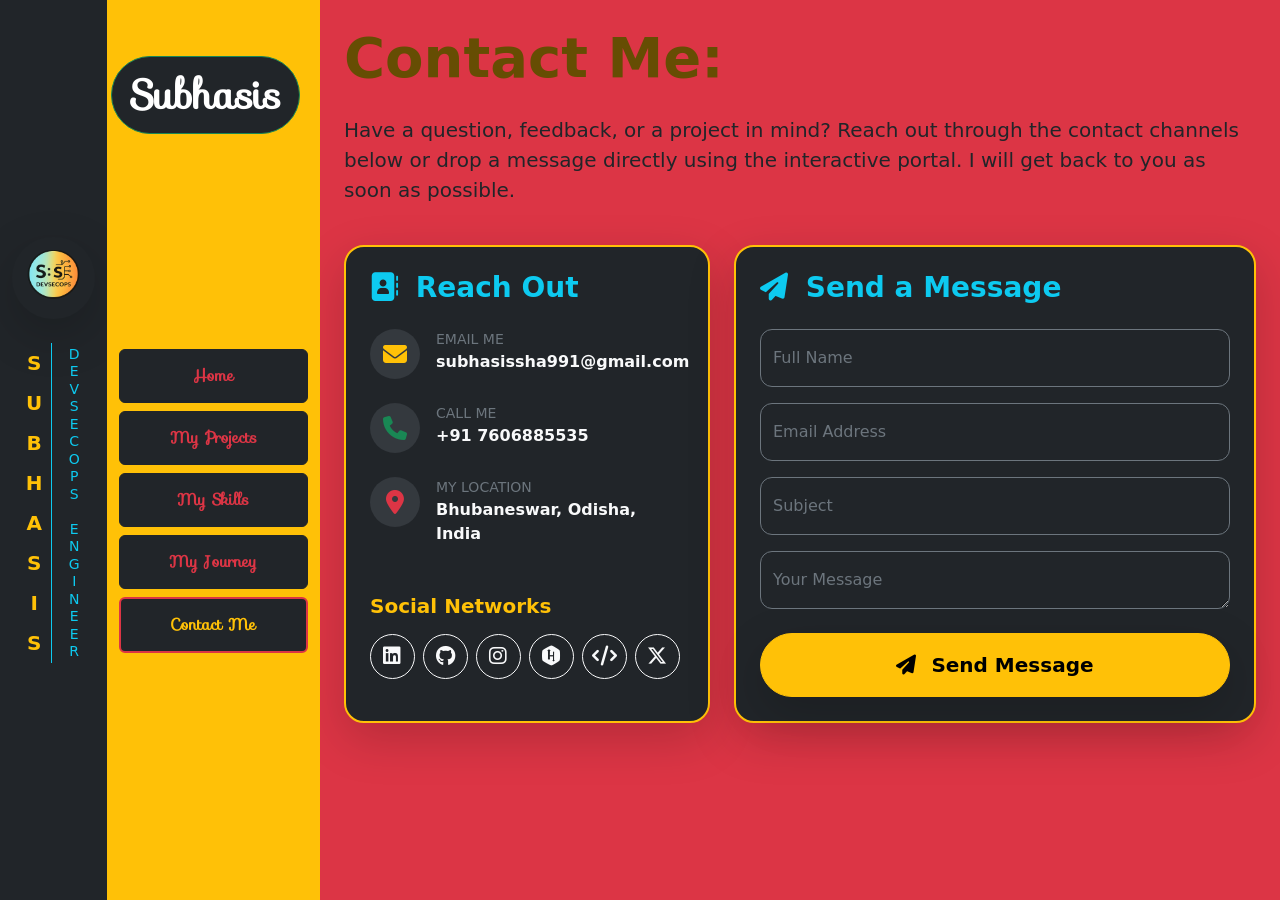
==== templates/contact.html @ 1181a25c "Added all files" ====
<!DOCTYPE html>
<html lang="en">

<head>
    <meta charset="UTF-8">
    <meta name="viewport" content="width=device-width, initial-scale=1.0">
    <title>Subhasis | Portfolio--Contact</title>
    <link rel="stylesheet" href="https://cdn.jsdelivr.net/npm/bootstrap@5.3.8/dist/css/bootstrap.min.css"
        onerror="this.onerror=null; this.href='/static/bootstrap.min.css'">
    <link rel="stylesheet" href="https://fonts.googleapis.com/css2?family=Sofia&display=swap">
    <link rel="stylesheet" href="https://cdnjs.cloudflare.com/ajax/libs/font-awesome/6.5.1/css/all.min.css">
    <link rel="icon" type="image/png" href="/images/Subhasis_icon.png">
    <link rel="stylesheet" href="/static/style.css">
</head>

<body class="text-bg-light overflow-auto">
    <div class="container-fluid">
        <div class="row">
            <!-- Sidebar Column 1: Brand / Vertical Title -->
            <div class="col-md-1
                        col-12
                        bg-dark
                        sticky-top
                        vh-md-100
                        d-flex
                        flex-row flex-md-column
                        justify-content-center
                        align-items-center">
                <img src="/images/Subhasis_Logo.png" alt="Subhasis Logo" class="img-fluid
                            rounded-circle
                            shadow-lg
                            mb-md-4
                            me-3 me-md-0" width="100">
                <div class="d-flex text-center align-items-center">
                    <h2 class="text-warning
                               fw-bold
                               fs-5 
                               lh-lg
                               border-end
                               border-info
                               mb-0 pe-2">
                        S<br class="d-none d-md-block">U<br class="d-none d-md-block">B<br
                            class="d-none d-md-block">H<br class="d-none d-md-block">A<br class="d-none d-md-block">S<br
                            class="d-none d-md-block">I<br class="d-none d-md-block">S
                    </h2>
                    <p class="text-info
                               small
                               lh-sm
                               ms-3
                               mb-0">
                        D<br class="d-none d-md-block">
                        E<br class="d-none d-md-block">
                        V<br class="d-none d-md-block">
                        S<br class="d-none d-md-block">
                        E<br class="d-none d-md-block">
                        C<br class="d-none d-md-block">
                        O<br class="d-none d-md-block">
                        P<br class="d-none d-md-block">
                        S<br class="d-none d-md-block">&nbsp;&nbsp;&nbsp;
                        <br class="d-none d-md-block">
                        E<br class="d-none d-md-block">
                        N<br class="d-none d-md-block">
                        G<br class="d-none d-md-block">
                        I<br class="d-none d-md-block">
                        N<br class="d-none d-md-block">
                        E<br class="d-none d-md-block">
                        E<br class="d-none d-md-block">
                        R
                    </p>
                </div>
            </div>

            <!-- Sidebar Column 2: Navigation Links -->
            <div class="col-md-2
                        col-12
                        bg-warning
                        vh-md-100
                        sticky-md-top
                        p-0">
                <nav class="navbar
                            navbar-expand-md
                            h-100
                            align-items-start gap-2">
                    <div class="container-fluid
                                flex-md-column
                                align-items-center
                                justify-content-center
                                text-center
                                py-md-5
                                py-1
                                overflow-hidden h-100 nav-sofia">
                        <a class="navbar-brand
                                  fw-bold
                                  fs-1
                                  mb-md-4
                                  border
                                  border-success
                                  p-2
                                  text-bg-dark
                                  rounded-pill
                                  w-100
                                  text-center
                                  d-flex
                                  justify-content-center
                                  align-items-center overflow-hidden mb-2" href="/templates/home.html">
                            <span class="d-inline d-md-none d-xl-inline">Subhasis</span>
                            <span class="d-none d-md-inline d-xl-none">S.Sha</span>
                        </a>
                        <button class="navbar-toggler" type="button" data-bs-toggle="collapse"
                            data-bs-target="#navbarContent">
                            <span class="navbar-toggler-icon"></span>
                        </button>
                        <div class="collapse
                                    navbar-collapse
                                    w-100" id="navbarContent">
                            <ul class="navbar-nav
                                        flex-md-column
                                        w-100
                                        gap-2
                                        py-md-5 py-2
                                        text-center">
                                <li class="nav-item btn btn-dark text-center w-100">
                                    <a class="nav-link text-danger fw-semibold" href="/templates/home.html">
                                        Home
                                    </a>
                                </li>
                                <li class="nav-item btn btn-dark text-center w-100">
                                    <a class="nav-link text-danger fw-semibold" href="/templates/project.html">
                                        My Projects
                                    </a>
                                </li>
                                <li class="nav-item btn btn-dark text-center w-100">
                                    <a class="nav-link text-danger fw-semibold" href="/templates/skills.html">
                                        My Skills
                                    </a>
                                </li>
                                <li class="nav-item btn btn-dark text-center w-100">
                                    <a class="nav-link text-danger fw-semibold" href="/templates/journey.html">
                                        My Journey
                                    </a>
                                </li>
                                <li class="nav-item btn btn-dark text-center w-100 border border-danger border-2">
                                    <a class="nav-link text-warning fw-bold" href="/templates/contact.html">
                                        Contact Me
                                    </a>
                                </li>
                            </ul>
                        </div>
                    </div>
                </nav>
            </div>

            <!-- Content Column 3: Contact Dashboard -->
            <div class="col-md-9 col-12 bg-danger p-4">
                <h1 class="display-4 fw-bold text-warning-emphasis">
                    Contact Me:
                </h1>
                <p class="lead text-dark mt-4 fw-medium">
                    Have a question, feedback, or a project in mind? Reach out through the contact channels below or drop a message directly using the interactive portal. I will get back to you as soon as possible.
                </p>

                <!-- Grid Split: Contact Details vs Contact Form -->
                <div class="row g-4 mt-2">
                    
                    <!-- Left Side: Reach Out Cards & Social Directory -->
                    <div class="col-lg-5 col-12">
                        <div class="card bg-dark text-light border border-2 border-warning h-100 shadow-lg skills-card">
                            <div class="card-body p-4">
                                <h3 class="text-info fw-bold mb-4">
                                    <i class="fa-solid fa-address-book me-2"></i> Reach Out
                                </h3>
                                
                                <div class="d-flex flex-column gap-4">
                                    
                                    <!-- Email Connection -->
                                    <div class="d-flex align-items-start gap-3">
                                        <div class="bg-secondary bg-opacity-25 p-3 rounded-circle text-center d-flex align-items-center justify-content-center contact-icon-bg">
                                            <i class="fa-solid fa-envelope text-warning fs-4"></i>
                                        </div>
                                        <div>
                                            <span class="text-secondary small d-block">EMAIL ME</span>
                                            <a href="mailto:subhasissha991@gmail.com" class="text-light fw-semibold text-decoration-none fs-6 hover-underline email-hover">
                                                subhasissha991@gmail.com
                                            </a>
                                        </div>
                                    </div>

                                    <!-- Phone Connection -->
                                    <div class="d-flex align-items-start gap-3">
                                        <div class="bg-secondary bg-opacity-25 p-3 rounded-circle text-center d-flex align-items-center justify-content-center contact-icon-bg">
                                            <i class="fa-solid fa-phone text-success fs-4"></i>
                                        </div>
                                        <div>
                                            <span class="text-secondary small d-block">CALL ME</span>
                                            <a href="tel:+917606885535" class="text-light fw-semibold text-decoration-none fs-6 email-hover">
                                                +91 7606885535
                                            </a>
                                        </div>
                                    </div>

                                    <!-- Location Info -->
                                    <div class="d-flex align-items-start gap-3">
                                        <div class="bg-secondary bg-opacity-25 p-3 rounded-circle text-center d-flex align-items-center justify-content-center contact-icon-bg">
                                            <i class="fa-solid fa-location-dot text-danger fs-4"></i>
                                        </div>
                                        <div>
                                            <span class="text-secondary small d-block">MY LOCATION</span>
                                            <span class="text-light fw-semibold fs-6">
                                                Bhubaneswar, Odisha, India
                                            </span>
                                        </div>
                                    </div>

                                </div>

                                <!-- Social Media Links -->
                                <h4 class="text-warning fw-bold mt-5 mb-3 fs-5">Social Networks</h4>
                                <div class="d-flex flex-wrap gap-2">
                                    <!-- LinkedIn -->
                                    <a href="https://www.linkedin.com/in/subhasis-sha-305064325" target="_blank"
                                       class="btn btn-outline-light rounded-circle p-0 d-flex align-items-center justify-content-center social-btn social-btn-linkedin">
                                        <i class="fa-brands fa-linkedin fs-5"></i>
                                    </a>
                                    <!-- GitHub -->
                                    <a href="https://github.com/Subhasis-Sha" target="_blank"
                                       class="btn btn-outline-light rounded-circle p-0 d-flex align-items-center justify-content-center social-btn social-btn-github">
                                        <i class="fa-brands fa-github fs-5"></i>
                                    </a>
                                    <!-- Instagram -->
                                    <a href="https://www.instagram.com/cyber_subhasis__991/" target="_blank"
                                       class="btn btn-outline-light rounded-circle p-0 d-flex align-items-center justify-content-center social-btn social-btn-instagram">
                                        <i class="fa-brands fa-instagram fs-5"></i>
                                    </a>
                                    <!-- HackerRank -->
                                    <a href="https://www.hackerrank.com/profile/subhasissha991" target="_blank"
                                       class="btn btn-outline-light rounded-circle p-0 d-flex align-items-center justify-content-center social-btn social-btn-hackerrank">
                                        <i class="fa-brands fa-hackerrank fs-5"></i>
                                    </a>
                                    <!-- LeetCode -->
                                    <a href="https://leetcode.com/u/Subhasis-Sha" target="_blank"
                                       class="btn btn-outline-light rounded-circle p-0 d-flex align-items-center justify-content-center social-btn social-btn-leetcode">
                                        <i class="fa-solid fa-code fs-5"></i>
                                    </a>
                                    <!-- Twitter/X -->
                                    <a href="https://x.com/Subhasis_Sha_" target="_blank"
                                       class="btn btn-outline-light rounded-circle p-0 d-flex align-items-center justify-content-center social-btn social-btn-twitter">
                                        <i class="fa-brands fa-x-twitter fs-5"></i>
                                    </a>
                                </div>
                            </div>
                        </div>
                    </div>

                    <!-- Right Side: Contact Form -->
                    <div class="col-lg-7 col-12">
                        <div class="card bg-dark text-light border border-2 border-warning shadow-lg skills-card">
                            <div class="card-body p-4">
                                <h3 class="text-info fw-bold mb-4">
                                    <i class="fa-solid fa-paper-plane me-2"></i> Send a Message
                                </h3>
                                
                                <form action="#" method="POST" onsubmit="event.preventDefault(); alert('Thank you for reaching out, Subhasis will contact you soon!'); this.reset();">
                                    
                                    <!-- Full Name Field -->
                                    <div class="form-floating mb-3 form-floating-custom">
                                        <input type="text" class="form-control bg-dark text-light border-secondary" id="contactName" placeholder="Full Name" required>
                                        <label for="contactName" class="text-secondary">Full Name</label>
                                    </div>

                                    <!-- Email Address Field -->
                                    <div class="form-floating mb-3 form-floating-custom">
                                        <input type="email" class="form-control bg-dark text-light border-secondary" id="contactEmail" placeholder="Email Address" required>
                                        <label for="contactEmail" class="text-secondary">Email Address</label>
                                    </div>

                                    <!-- Subject Field -->
                                    <div class="form-floating mb-3 form-floating-custom">
                                        <input type="text" class="form-control bg-dark text-light border-secondary" id="contactSubject" placeholder="Subject" required>
                                        <label for="contactSubject" class="text-secondary">Subject</label>
                                    </div>

                                    <!-- Message Textarea Field -->
                                    <div class="form-floating mb-4 form-floating-custom">
                                        <textarea class="form-control bg-dark text-light border-secondary" id="contactMessage" placeholder="Your Message" required></textarea>
                                        <label for="contactMessage" class="text-secondary">Your Message</label>
                                    </div>

                                    <!-- Send Button -->
                                    <button type="submit" class="btn btn-warning btn-lg rounded-pill w-100 fw-bold shadow-lg py-3 btn-hover-glow">
                                        <i class="fa-solid fa-paper-plane me-2"></i> Send Message
                                    </button>

                                </form>
                            </div>
                        </div>
                    </div>

                </div>
            </div>
        </div>
    </div>

    <!-- Bootstrap Bundle with Popper -->
    <script src="https://cdn.jsdelivr.net/npm/bootstrap@5.3.8/dist/js/bootstrap.bundle.min.js"
        onerror="this.onerror=null; this.href='/js/bootstrap.bundle.min.js'"></script>
</body>

</html>
---- static/style.css ----
.backdrop-filter {
    backdrop-filter: blur(12px);
}
#nameXproffession {
    position: relative;
    display: inline-flex;
    align-items: center;
    gap: 8px;
}

#nameXproffession::after {
    content: "| Software Engineer";
    color: white;
    overflow: hidden;
    white-space: nowrap;
    border-right: 3px solid #0dcaf0;
    display: inline-block;
    vertical-align: middle;
    width: 0ch;
    animation: typing 16s steps(25) infinite;
}
@keyframes typing {

    0% {
        content: "| Software Engineer";
        width: 0ch;
    }

    10% {
        content: "| Software Engineer";
        width: 20ch;
    }

    20% {
        content: "| Software Engineer";
        width: 20ch;
    }

    30% {
        content: "| Software Engineer";
        width: 0ch;
    }

    31% {
        content: "| DevSecOps Engineer";
        width: 0ch;
    }

    40% {
        content: "| DevSecOps Engineer";
        width: 22ch;
    }

    50% {
        content: "| DevSecOps Engineer";
        width: 22ch;
    }

    60% {
        content: "| DevSecOps Engineer";
        width: 0ch;
    }

    61% {
        content: "| Cyber Security";
        width: 0ch;
    }

    70% {
        content: "| Cyber Security";
        width: 17ch;
    }

    80% {
        content: "| Cyber Security";
        width: 17ch;
    }

    90% {
        content: "| Cyber Security";
        width: 0ch;
    }

    91% {
        content: "| Cloud Engineer";
        width: 0ch;
    }

    100% {
        content: "| Cloud Engineer";
        width: 18ch;
    }
}

 .hero {
     background-image: linear-gradient(rgba(0, 0, 255, 0.2), rgba(0, 0, 0, 0.8)), url('/images/coding_laptop.png');
     background-size: cover;
     background-position: center;
     background-repeat: no-repeat;
     opacity: 0.6;
 }
  @media (min-width: 768px) {

            .vh-md-100 {
                height: 100vh !important;
            }

        }

/* Custom Portfolio Styles */
.nav-sofia {
    font-family: 'Sofia', sans-serif;
}

.home-logo {
    width: 60px;
    height: 60px;
    object-fit: cover;
}

.project-card {
    border-radius: 1.25rem;
    transition: all 0.3s ease;
    cursor: pointer;
}

.project-card:hover {
    transform: translateY(-6px);
    box-shadow: 0 1rem 3rem rgba(0, 0, 0, 0.3) !important;
}

.social-btn {
    width: 45px;
    height: 45px;
    transition: all 0.3s ease;
    background-color: transparent;
    border-color: #f8f9fa;
}

.social-btn:hover {
    transform: scale(1.15);
}

.social-btn-linkedin:hover { background-color: #0a66c2 !important; border-color: #0a66c2 !important; }
.social-btn-github:hover { background-color: #24292f !important; border-color: #24292f !important; }
.social-btn-instagram:hover { background-color: #e1306c !important; border-color: #e1306c !important; }
.social-btn-hackerrank:hover { background-color: #2ec866 !important; border-color: #2ec866 !important; }
.social-btn-leetcode:hover { background-color: #ffa116 !important; border-color: #ffa116 !important; }
.social-btn-twitter:hover { background-color: #000 !important; border-color: #000 !important; }

.form-floating-custom .form-control {
    border-radius: 0.75rem;
    transition: all 0.2s ease;
}

.form-floating-custom .form-control:focus {
    border-color: #ffc107 !important;
    box-shadow: 0 0 0 0.25rem rgba(255, 193, 7, 0.25) !important;
}

.hire-card {
    border-radius: 1rem;
    transition: transform 0.2s ease;
}

.hire-card:hover {
    transform: scale(1.03);
}

.btn-hover-glow {
    transition: all 0.3s ease;
    border-radius: 0.75rem;
}

.btn-hover-glow:hover {
    transform: translateY(-3px);
    box-shadow: 0 0.5rem 1.5rem rgba(255, 193, 7, 0.4) !important;
}

.timeline-card {
    border-radius: 1rem;
    transition: transform 0.2s ease;
}

.timeline-card:hover {
    transform: scale(1.01);
}

.intern-card {
    border-radius: 1.25rem;
    transition: all 0.3s ease;
}

.intern-card:hover {
    transform: translateY(-4px);
}

.timeline-dot {
    width: 18px;
    height: 18px;
    left: -34px;
    top: 6px;
}

.skills-card {
    border-radius: 1.25rem;
}

.progress-h-10 {
    height: 10px;
}

.w-pct-1 { width: 1% !important; }
.w-pct-2 { width: 2% !important; }
.w-pct-30 { width: 30% !important; }
.w-pct-70 { width: 70% !important; }
.w-pct-85 { width: 85% !important; }
.w-pct-90 { width: 90% !important; }

.contact-icon-bg {
    width: 50px;
    height: 50px;
}

.email-hover {
    transition: color 0.2s ease;
}

.email-hover:hover {
    color: #0dcaf0 !important;
}
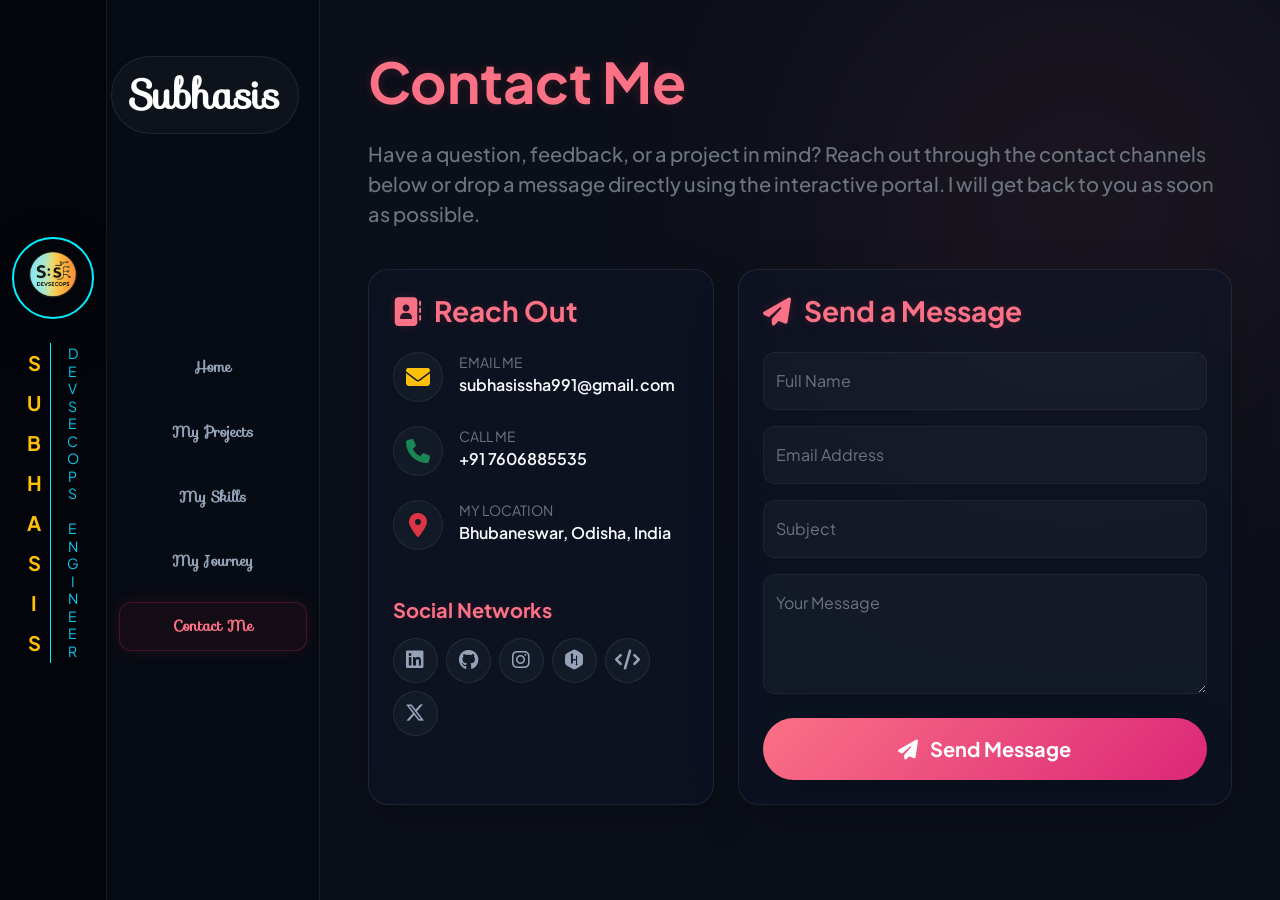
==== commit d3eb3252: "Color Combination" ====
--- a/templates/contact.html
+++ b/templates/contact.html
@@ -1,32 +1,32 @@
 <!DOCTYPE html>
-<html lang="en">
+<html lang="en" data-bs-theme="dark">
 
 <head>
     <meta charset="UTF-8">
     <meta name="viewport" content="width=device-width, initial-scale=1.0">
     <title>Subhasis | Portfolio--Contact</title>
     <link rel="stylesheet" href="https://cdn.jsdelivr.net/npm/bootstrap@5.3.8/dist/css/bootstrap.min.css"
-        onerror="this.onerror=null; this.href='/static/bootstrap.min.css'">
+        onerror="this.onerror=null; this.href='../static/bootstrap.min.css'">
     <link rel="stylesheet" href="https://fonts.googleapis.com/css2?family=Sofia&display=swap">
     <link rel="stylesheet" href="https://cdnjs.cloudflare.com/ajax/libs/font-awesome/6.5.1/css/all.min.css">
-    <link rel="icon" type="image/png" href="/images/Subhasis_icon.png">
-    <link rel="stylesheet" href="/static/style.css">
+    <link rel="icon" type="image/png" href="../images/Subhasis_icon.png">
+    <link rel="stylesheet" href="../static/style.css">
 </head>
 
-<body class="text-bg-light overflow-auto">
+<body class="bg-dark-midnight text-light overflow-auto">
     <div class="container-fluid">
         <div class="row">
             <!-- Sidebar Column 1: Brand / Vertical Title -->
             <div class="col-md-1
                         col-12
-                        bg-dark
+                        portfolio-sidebar-brand
                         sticky-top
                         vh-md-100
                         d-flex
                         flex-row flex-md-column
                         justify-content-center
                         align-items-center">
-                <img src="/images/Subhasis_Logo.png" alt="Subhasis Logo" class="img-fluid
+                <img src="../images/Subhasis_Logo.png" alt="Subhasis Logo" class="img-fluid
                             rounded-circle
                             shadow-lg
                             mb-md-4
@@ -73,7 +73,7 @@
             <!-- Sidebar Column 2: Navigation Links -->
             <div class="col-md-2
                         col-12
-                        bg-warning
+                        portfolio-sidebar-nav
                         vh-md-100
                         sticky-md-top
                         p-0">
@@ -94,7 +94,6 @@
                                   fs-1
                                   mb-md-4
                                   border
-                                  border-success
                                   p-2
                                   text-bg-dark
                                   rounded-pill
@@ -102,7 +101,7 @@
                                   text-center
                                   d-flex
                                   justify-content-center
-                                  align-items-center overflow-hidden mb-2" href="/templates/home.html">
+                                  align-items-center overflow-hidden mb-2" href="home.html">
                             <span class="d-inline d-md-none d-xl-inline">Subhasis</span>
                             <span class="d-none d-md-inline d-xl-none">S.Sha</span>
                         </a>
@@ -119,28 +118,28 @@
                                         gap-2
                                         py-md-5 py-2
                                         text-center">
-                                <li class="nav-item btn btn-dark text-center w-100">
-                                    <a class="nav-link text-danger fw-semibold" href="/templates/home.html">
+                                <li class="portfolio-nav-item">
+                                    <a class="portfolio-nav-link" href="home.html">
                                         Home
                                     </a>
                                 </li>
-                                <li class="nav-item btn btn-dark text-center w-100">
-                                    <a class="nav-link text-danger fw-semibold" href="/templates/project.html">
+                                <li class="portfolio-nav-item">
+                                    <a class="portfolio-nav-link" href="project.html">
                                         My Projects
                                     </a>
                                 </li>
-                                <li class="nav-item btn btn-dark text-center w-100">
-                                    <a class="nav-link text-danger fw-semibold" href="/templates/skills.html">
+                                <li class="portfolio-nav-item">
+                                    <a class="portfolio-nav-link" href="skills.html">
                                         My Skills
                                     </a>
                                 </li>
-                                <li class="nav-item btn btn-dark text-center w-100">
-                                    <a class="nav-link text-danger fw-semibold" href="/templates/journey.html">
+                                <li class="portfolio-nav-item">
+                                    <a class="portfolio-nav-link" href="journey.html">
                                         My Journey
                                     </a>
                                 </li>
-                                <li class="nav-item btn btn-dark text-center w-100 border border-danger border-2">
-                                    <a class="nav-link text-warning fw-bold" href="/templates/contact.html">
+                                <li class="portfolio-nav-item">
+                                    <a class="portfolio-nav-link active-rose" href="contact.html">
                                         Contact Me
                                     </a>
                                 </li>
@@ -151,11 +150,11 @@
             </div>
 
             <!-- Content Column 3: Contact Dashboard -->
-            <div class="col-md-9 col-12 bg-danger p-4">
-                <h1 class="display-4 fw-bold text-warning-emphasis">
-                    Contact Me:
+            <div class="col-md-9 col-12 portfolio-content-col glow-contact p-4 p-md-5">
+                <h1 class="display-4 fw-bold text-rose-glow">
+                    Contact Me
                 </h1>
-                <p class="lead text-dark mt-4 fw-medium">
+                <p class="lead text-secondary mt-4 fw-medium">
                     Have a question, feedback, or a project in mind? Reach out through the contact channels below or drop a message directly using the interactive portal. I will get back to you as soon as possible.
                 </p>
 
@@ -164,9 +163,9 @@
                     
                     <!-- Left Side: Reach Out Cards & Social Directory -->
                     <div class="col-lg-5 col-12">
-                        <div class="card bg-dark text-light border border-2 border-warning h-100 shadow-lg skills-card">
+                        <div class="card h-100 shadow-lg skills-card glass-card-glow-rose">
                             <div class="card-body p-4">
-                                <h3 class="text-info fw-bold mb-4">
+                                <h3 class="text-rose-glow fw-bold mb-4">
                                     <i class="fa-solid fa-address-book me-2"></i> Reach Out
                                 </h3>
                                 
@@ -214,7 +213,7 @@
                                 </div>
 
                                 <!-- Social Media Links -->
-                                <h4 class="text-warning fw-bold mt-5 mb-3 fs-5">Social Networks</h4>
+                                <h4 class="text-rose-glow fw-bold mt-5 mb-3 fs-5">Social Networks</h4>
                                 <div class="d-flex flex-wrap gap-2">
                                     <!-- LinkedIn -->
                                     <a href="https://www.linkedin.com/in/subhasis-sha-305064325" target="_blank"
@@ -253,9 +252,9 @@
 
                     <!-- Right Side: Contact Form -->
                     <div class="col-lg-7 col-12">
-                        <div class="card bg-dark text-light border border-2 border-warning shadow-lg skills-card">
+                        <div class="card shadow-lg skills-card glass-card-glow-rose">
                             <div class="card-body p-4">
-                                <h3 class="text-info fw-bold mb-4">
+                                <h3 class="text-rose-glow fw-bold mb-4">
                                     <i class="fa-solid fa-paper-plane me-2"></i> Send a Message
                                 </h3>
                                 
@@ -263,30 +262,30 @@
                                     
                                     <!-- Full Name Field -->
                                     <div class="form-floating mb-3 form-floating-custom">
-                                        <input type="text" class="form-control bg-dark text-light border-secondary" id="contactName" placeholder="Full Name" required>
+                                        <input type="text" class="form-control glass-input" id="contactName" placeholder="Full Name" required>
                                         <label for="contactName" class="text-secondary">Full Name</label>
                                     </div>
 
                                     <!-- Email Address Field -->
                                     <div class="form-floating mb-3 form-floating-custom">
-                                        <input type="email" class="form-control bg-dark text-light border-secondary" id="contactEmail" placeholder="Email Address" required>
+                                        <input type="email" class="form-control glass-input" id="contactEmail" placeholder="Email Address" required>
                                         <label for="contactEmail" class="text-secondary">Email Address</label>
                                     </div>
 
                                     <!-- Subject Field -->
                                     <div class="form-floating mb-3 form-floating-custom">
-                                        <input type="text" class="form-control bg-dark text-light border-secondary" id="contactSubject" placeholder="Subject" required>
+                                        <input type="text" class="form-control glass-input" id="contactSubject" placeholder="Subject" required>
                                         <label for="contactSubject" class="text-secondary">Subject</label>
                                     </div>
 
                                     <!-- Message Textarea Field -->
                                     <div class="form-floating mb-4 form-floating-custom">
-                                        <textarea class="form-control bg-dark text-light border-secondary" id="contactMessage" placeholder="Your Message" required></textarea>
+                                        <textarea class="form-control glass-input" id="contactMessage" placeholder="Your Message" required></textarea>
                                         <label for="contactMessage" class="text-secondary">Your Message</label>
                                     </div>
 
                                     <!-- Send Button -->
-                                    <button type="submit" class="btn btn-warning btn-lg rounded-pill w-100 fw-bold shadow-lg py-3 btn-hover-glow">
+                                    <button type="submit" class="btn btn-submit-rose btn-lg rounded-pill w-100 fw-bold shadow-lg py-3 btn-hover-glow">
                                         <i class="fa-solid fa-paper-plane me-2"></i> Send Message
                                     </button>
 
@@ -302,7 +301,7 @@
 
     <!-- Bootstrap Bundle with Popper -->
     <script src="https://cdn.jsdelivr.net/npm/bootstrap@5.3.8/dist/js/bootstrap.bundle.min.js"
-        onerror="this.onerror=null; this.href='/js/bootstrap.bundle.min.js'"></script>
+        onerror="this.onerror=null; this.src='../js/bootstrap.bundle.min.js'"></script>
 </body>
 
 </html>
--- a/static/style.css
+++ b/static/style.css
@@ -1,215 +1,498 @@
+@import url('https://fonts.googleapis.com/css2?family=Plus+Jakarta+Sans:wght@300;400;500;600;700;800&display=swap');
+
+:root {
+    --bg-midnight: #0b0f19;
+    --bg-sidebar-1: #03050a;
+    --bg-sidebar-2: #070b13;
+    --card-bg: rgba(15, 23, 42, 0.45);
+    --border-glass: rgba(255, 255, 255, 0.08);
+    --text-primary: #f8fafc;
+    --text-secondary: #94a3b8;
+    
+    --accent-cyan: #00f0ff;
+    --accent-purple: #c084fc;
+    --accent-emerald: #34d399;
+    --accent-amber: #fbbf24;
+    --accent-rose: #fb7185;
+    
+    --font-sofia: 'Sofia', sans-serif;
+}
+
+body {
+    font-family: 'Plus Jakarta Sans', "Segoe UI", sans-serif !important;
+}
+
+/* Custom dark scrollbar */
+::-webkit-scrollbar {
+    width: 8px;
+    height: 8px;
+}
+::-webkit-scrollbar-track {
+    background: var(--bg-midnight);
+}
+::-webkit-scrollbar-thumb {
+    background: rgba(255, 255, 255, 0.1);
+    border-radius: 4px;
+}
+::-webkit-scrollbar-thumb:hover {
+    background: rgba(255, 255, 255, 0.2);
+}
+
 .backdrop-filter {
     backdrop-filter: blur(12px);
-}
+    -webkit-backdrop-filter: blur(12px);
+}
+
 #nameXproffession {
     position: relative;
-    display: inline-flex;
-    align-items: center;
-    gap: 8px;
+    display: inline-block;
+    min-height: 2.2rem;
+    vertical-align: middle;
 }
 
 #nameXproffession::after {
     content: "| Software Engineer";
-    color: white;
+    color: var(--accent-cyan);
     overflow: hidden;
     white-space: nowrap;
-    border-right: 3px solid #0dcaf0;
+    border-right: 3px solid var(--accent-cyan);
     display: inline-block;
     vertical-align: middle;
     width: 0ch;
     animation: typing 16s steps(25) infinite;
-}
+    font-size: clamp(1.1rem, 1.2vw + 0.8rem, 1.8rem) !important;
+}
+
 @keyframes typing {
-
     0% {
         content: "| Software Engineer";
         width: 0ch;
     }
-
     10% {
         content: "| Software Engineer";
         width: 20ch;
     }
-
     20% {
         content: "| Software Engineer";
         width: 20ch;
     }
-
     30% {
         content: "| Software Engineer";
         width: 0ch;
     }
-
     31% {
         content: "| DevSecOps Engineer";
         width: 0ch;
     }
-
     40% {
         content: "| DevSecOps Engineer";
         width: 22ch;
     }
-
     50% {
         content: "| DevSecOps Engineer";
         width: 22ch;
     }
-
     60% {
         content: "| DevSecOps Engineer";
         width: 0ch;
     }
-
     61% {
         content: "| Cyber Security";
         width: 0ch;
     }
-
     70% {
         content: "| Cyber Security";
         width: 17ch;
     }
-
     80% {
         content: "| Cyber Security";
         width: 17ch;
     }
-
     90% {
         content: "| Cyber Security";
         width: 0ch;
     }
-
     91% {
         content: "| Cloud Engineer";
         width: 0ch;
     }
-
     100% {
         content: "| Cloud Engineer";
         width: 18ch;
     }
 }
 
- .hero {
-     background-image: linear-gradient(rgba(0, 0, 255, 0.2), rgba(0, 0, 0, 0.8)), url('/images/coding_laptop.png');
-     background-size: cover;
-     background-position: center;
-     background-repeat: no-repeat;
-     opacity: 0.6;
- }
-  @media (min-width: 768px) {
-
-            .vh-md-100 {
-                height: 100vh !important;
-            }
-
-        }
+.hero {
+    background-image: linear-gradient(rgba(11, 15, 25, 0.4), rgba(3, 7, 18, 0.95)), url('../images/coding_laptop.png');
+    background-size: cover;
+    background-position: center;
+    background-repeat: no-repeat;
+    opacity: 0.85;
+}
+
+@media (min-width: 768px) {
+    .vh-md-100 {
+        height: 100vh !important;
+    }
+}
 
 /* Custom Portfolio Styles */
 .nav-sofia {
-    font-family: 'Sofia', sans-serif;
+    font-family: var(--font-sofia);
 }
 
 .home-logo {
     width: 60px;
     height: 60px;
     object-fit: cover;
-}
-
-.project-card {
-    border-radius: 1.25rem;
-    transition: all 0.3s ease;
-    cursor: pointer;
-}
-
-.project-card:hover {
-    transform: translateY(-6px);
-    box-shadow: 0 1rem 3rem rgba(0, 0, 0, 0.3) !important;
-}
-
+    border: 2px solid var(--accent-cyan);
+}
+
+/* Core layouts */
+.bg-dark-midnight {
+    background-color: var(--bg-midnight) !important;
+    color: var(--text-primary) !important;
+}
+
+/* Sidebars styling */
+.portfolio-sidebar-brand {
+    background-color: var(--bg-sidebar-1) !important;
+    border-right: 1px solid var(--border-glass);
+}
+
+.portfolio-sidebar-nav {
+    background-color: var(--bg-sidebar-2) !important;
+    border-right: 1px solid var(--border-glass);
+}
+
+/* Elegant Custom Nav Links */
+.portfolio-nav-item {
+    margin-bottom: 0.5rem;
+    width: 100%;
+}
+
+.portfolio-nav-link {
+    color: var(--text-secondary) !important;
+    font-weight: 600;
+    font-size: 0.95rem;
+    padding: 0.75rem 1.25rem !important;
+    border-radius: 0.75rem !important;
+    transition: all 0.3s cubic-bezier(0.4, 0, 0.2, 1);
+    display: flex;
+    align-items: center;
+    justify-content: center;
+    border: 1px solid transparent !important;
+    background: transparent !important;
+    text-decoration: none;
+}
+
+.portfolio-nav-link:hover {
+    color: #fff !important;
+    background: rgba(255, 255, 255, 0.03) !important;
+    border-color: rgba(255, 255, 255, 0.08) !important;
+    transform: translateX(4px);
+}
+
+.portfolio-nav-link.active-cyan {
+    color: var(--accent-cyan) !important;
+    background: rgba(0, 240, 255, 0.06) !important;
+    border-color: rgba(0, 240, 255, 0.2) !important;
+    box-shadow: 0 0 15px rgba(0, 240, 255, 0.1);
+}
+
+.portfolio-nav-link.active-purple {
+    color: var(--accent-purple) !important;
+    background: rgba(168, 85, 247, 0.06) !important;
+    border-color: rgba(168, 85, 247, 0.2) !important;
+    box-shadow: 0 0 15px rgba(168, 85, 247, 0.1);
+}
+
+.portfolio-nav-link.active-emerald {
+    color: var(--accent-emerald) !important;
+    background: rgba(16, 185, 129, 0.06) !important;
+    border-color: rgba(16, 185, 129, 0.2) !important;
+    box-shadow: 0 0 15px rgba(16, 185, 129, 0.1);
+}
+
+.portfolio-nav-link.active-amber {
+    color: var(--accent-amber) !important;
+    background: rgba(245, 158, 11, 0.06) !important;
+    border-color: rgba(245, 158, 11, 0.2) !important;
+    box-shadow: 0 0 15px rgba(245, 158, 11, 0.1);
+}
+
+.portfolio-nav-link.active-rose {
+    color: var(--accent-rose) !important;
+    background: rgba(244, 63, 94, 0.06) !important;
+    border-color: rgba(244, 63, 94, 0.2) !important;
+    box-shadow: 0 0 15px rgba(244, 63, 94, 0.1);
+}
+
+@media screen and (max-width: 768px) {
+    .portfolio-sidebar-brand, .portfolio-sidebar-nav {
+        border-right: none !important;
+        border-bottom: 1px solid var(--border-glass) !important;
+    }
+    .portfolio-nav-link:hover {
+        transform: none !important;
+    }
+}
+
+/* Content Columns & Radial Ambient Glow */
+.portfolio-content-col {
+    position: relative;
+    min-height: 100vh;
+    background-color: var(--bg-midnight) !important;
+    z-index: 1;
+}
+
+.portfolio-content-col::before {
+    content: "";
+    position: absolute;
+    top: -100px;
+    right: -100px;
+    width: 600px;
+    height: 600px;
+    border-radius: 50%;
+    filter: blur(140px);
+    opacity: 0.18;
+    pointer-events: none;
+    z-index: -1;
+}
+
+.glow-skills::before {
+    background: radial-gradient(circle, var(--accent-purple) 0%, transparent 70%);
+}
+.glow-projects::before {
+    background: radial-gradient(circle, var(--accent-emerald) 0%, transparent 70%);
+}
+.glow-journey::before {
+    background: radial-gradient(circle, var(--accent-cyan) 0%, transparent 70%);
+}
+.glow-hire::before {
+    background: radial-gradient(circle, var(--accent-amber) 0%, transparent 70%);
+}
+.glow-contact::before {
+    background: radial-gradient(circle, var(--accent-rose) 0%, transparent 70%);
+}
+
+/* Universal Glass Card Overrides */
+.glass-card {
+    background: var(--card-bg) !important;
+    backdrop-filter: blur(16px) !important;
+    -webkit-backdrop-filter: blur(16px) !important;
+    border: 1px solid var(--border-glass) !important;
+    border-radius: 1.25rem !important;
+    transition: all 0.3s cubic-bezier(0.4, 0, 0.2, 1) !important;
+}
+
+.glass-card:hover {
+    transform: translateY(-5px) !important;
+    border-color: rgba(255, 255, 255, 0.15) !important;
+    box-shadow: 0 20px 40px -15px rgba(0, 0, 0, 0.7) !important;
+}
+
+.glass-card-glow-cyan:hover {
+    border-color: rgba(0, 240, 255, 0.3) !important;
+    box-shadow: 0 15px 35px -10px rgba(0, 240, 255, 0.2) !important;
+}
+.glass-card-glow-purple:hover {
+    border-color: rgba(168, 85, 247, 0.3) !important;
+    box-shadow: 0 15px 35px -10px rgba(168, 85, 247, 0.2) !important;
+}
+.glass-card-glow-emerald:hover {
+    border-color: rgba(16, 185, 129, 0.3) !important;
+    box-shadow: 0 15px 35px -10px rgba(16, 185, 129, 0.2) !important;
+}
+.glass-card-glow-amber:hover {
+    border-color: rgba(245, 158, 11, 0.3) !important;
+    box-shadow: 0 15px 35px -10px rgba(245, 158, 11, 0.2) !important;
+}
+.glass-card-glow-rose:hover {
+    border-color: rgba(244, 63, 94, 0.3) !important;
+    box-shadow: 0 15px 35px -10px rgba(244, 63, 94, 0.2) !important;
+}
+
+.project-card, .timeline-card, .intern-card, .skills-card, .hire-card {
+    background: var(--card-bg) !important;
+    backdrop-filter: blur(16px) !important;
+    -webkit-backdrop-filter: blur(16px) !important;
+    border: 1px solid var(--border-glass) !important;
+    border-radius: 1.25rem !important;
+    transition: all 0.3s cubic-bezier(0.4, 0, 0.2, 1) !important;
+}
+
+.project-card:hover, .timeline-card:hover, .intern-card:hover, .hire-card:hover {
+    transform: translateY(-6px) !important;
+    border-color: rgba(255, 255, 255, 0.15) !important;
+    box-shadow: 0 20px 40px -15px rgba(0, 0, 0, 0.6) !important;
+}
+
+/* Social buttons styles */
 .social-btn {
     width: 45px;
     height: 45px;
     transition: all 0.3s ease;
-    background-color: transparent;
-    border-color: #f8f9fa;
+    background-color: rgba(255, 255, 255, 0.03);
+    border: 1px solid var(--border-glass);
+    color: var(--text-secondary);
 }
 
 .social-btn:hover {
     transform: scale(1.15);
-}
-
-.social-btn-linkedin:hover { background-color: #0a66c2 !important; border-color: #0a66c2 !important; }
-.social-btn-github:hover { background-color: #24292f !important; border-color: #24292f !important; }
-.social-btn-instagram:hover { background-color: #e1306c !important; border-color: #e1306c !important; }
-.social-btn-hackerrank:hover { background-color: #2ec866 !important; border-color: #2ec866 !important; }
-.social-btn-leetcode:hover { background-color: #ffa116 !important; border-color: #ffa116 !important; }
-.social-btn-twitter:hover { background-color: #000 !important; border-color: #000 !important; }
-
-.form-floating-custom .form-control {
-    border-radius: 0.75rem;
-    transition: all 0.2s ease;
-}
-
-.form-floating-custom .form-control:focus {
-    border-color: #ffc107 !important;
-    box-shadow: 0 0 0 0.25rem rgba(255, 193, 7, 0.25) !important;
-}
-
-.hire-card {
-    border-radius: 1rem;
-    transition: transform 0.2s ease;
-}
-
-.hire-card:hover {
-    transform: scale(1.03);
-}
-
+    color: #fff !important;
+}
+
+.social-btn-linkedin:hover {
+    background-color: #0a66c2 !important;
+    border-color: #0a66c2 !important;
+}
+
+.social-btn-github:hover {
+    background-color: #24292f !important;
+    border-color: #24292f !important;
+}
+
+.social-btn-instagram:hover {
+    background-color: #e1306c !important;
+    border-color: #e1306c !important;
+}
+
+.social-btn-hackerrank:hover {
+    background-color: #2ec866 !important;
+    border-color: #2ec866 !important;
+}
+
+.social-btn-leetcode:hover {
+    background-color: #ffa116 !important;
+    border-color: #ffa116 !important;
+}
+
+.social-btn-twitter:hover {
+    background-color: #000 !important;
+    border-color: #000 !important;
+}
+
+/* Translucent Inputs */
+.form-floating-custom .form-control, .glass-input {
+    background-color: rgba(255, 255, 255, 0.03) !important;
+    border: 1px solid var(--border-glass) !important;
+    color: var(--text-primary) !important;
+    border-radius: 0.75rem !important;
+    transition: all 0.25s ease !important;
+}
+
+.form-floating-custom .form-control:focus, .glass-input:focus {
+    background-color: rgba(255, 255, 255, 0.06) !important;
+    border-color: var(--accent-cyan) !important;
+    box-shadow: 0 0 0 0.25rem rgba(0, 240, 255, 0.18) !important;
+    color: #fff !important;
+    outline: none !important;
+}
+
+/* Glowing buttons */
 .btn-hover-glow {
     transition: all 0.3s ease;
     border-radius: 0.75rem;
+    font-weight: 600;
 }
 
 .btn-hover-glow:hover {
     transform: translateY(-3px);
-    box-shadow: 0 0.5rem 1.5rem rgba(255, 193, 7, 0.4) !important;
-}
-
-.timeline-card {
-    border-radius: 1rem;
-    transition: transform 0.2s ease;
-}
-
-.timeline-card:hover {
-    transform: scale(1.01);
-}
-
-.intern-card {
-    border-radius: 1.25rem;
-    transition: all 0.3s ease;
-}
-
-.intern-card:hover {
-    transform: translateY(-4px);
-}
-
+}
+
+.btn-glow-cyan {
+    background: rgba(0, 240, 255, 0.04) !important;
+    border: 1px solid rgba(0, 240, 255, 0.35) !important;
+    color: var(--accent-cyan) !important;
+    transition: all 0.3s cubic-bezier(0.4, 0, 0.2, 1) !important;
+}
+.btn-glow-cyan:hover {
+    background: rgba(0, 240, 255, 0.15) !important;
+    border-color: var(--accent-cyan) !important;
+    color: #fff !important;
+    box-shadow: 0 0 20px rgba(0, 240, 255, 0.4) !important;
+    transform: translateY(-2px) !important;
+}
+
+.btn-glow-purple {
+    background: rgba(192, 132, 252, 0.04) !important;
+    border: 1px solid rgba(192, 132, 252, 0.35) !important;
+    color: var(--accent-purple) !important;
+    transition: all 0.3s cubic-bezier(0.4, 0, 0.2, 1) !important;
+}
+.btn-glow-purple:hover {
+    background: rgba(192, 132, 252, 0.15) !important;
+    border-color: var(--accent-purple) !important;
+    color: #fff !important;
+    box-shadow: 0 0 20px rgba(192, 132, 252, 0.4) !important;
+    transform: translateY(-2px) !important;
+}
+
+.btn-glow-emerald {
+    background: rgba(52, 211, 153, 0.04) !important;
+    border: 1px solid rgba(52, 211, 153, 0.35) !important;
+    color: var(--accent-emerald) !important;
+    transition: all 0.3s cubic-bezier(0.4, 0, 0.2, 1) !important;
+}
+.btn-glow-emerald:hover {
+    background: rgba(52, 211, 153, 0.15) !important;
+    border-color: var(--accent-emerald) !important;
+    color: #fff !important;
+    box-shadow: 0 0 20px rgba(52, 211, 153, 0.4) !important;
+    transform: translateY(-2px) !important;
+}
+
+.btn-glow-amber {
+    background: rgba(251, 191, 36, 0.04) !important;
+    border: 1px solid rgba(251, 191, 36, 0.35) !important;
+    color: var(--accent-amber) !important;
+    transition: all 0.3s cubic-bezier(0.4, 0, 0.2, 1) !important;
+}
+.btn-glow-amber:hover {
+    background: rgba(251, 191, 36, 0.15) !important;
+    border-color: var(--accent-amber) !important;
+    color: #fff !important;
+    box-shadow: 0 0 20px rgba(251, 191, 36, 0.4) !important;
+    transform: translateY(-2px) !important;
+}
+
+.btn-glow-rose {
+    background: rgba(251, 113, 133, 0.04) !important;
+    border: 1px solid rgba(251, 113, 133, 0.35) !important;
+    color: var(--accent-rose) !important;
+    transition: all 0.3s cubic-bezier(0.4, 0, 0.2, 1) !important;
+}
+.btn-glow-rose:hover {
+    background: rgba(251, 113, 133, 0.15) !important;
+    border-color: var(--accent-rose) !important;
+    color: #fff !important;
+    box-shadow: 0 0 20px rgba(251, 113, 133, 0.4) !important;
+    transform: translateY(-2px) !important;
+}
+
+/* Timeline specific styles */
 .timeline-dot {
     width: 18px;
     height: 18px;
     left: -34px;
     top: 6px;
-}
-
-.skills-card {
-    border-radius: 1.25rem;
+    background-color: var(--accent-cyan) !important;
+    box-shadow: 0 0 10px var(--accent-cyan);
 }
 
 .progress-h-10 {
     height: 10px;
-}
-
+    background-color: rgba(255, 255, 255, 0.05) !important;
+    border-radius: 5px;
+    overflow: hidden;
+}
+
+.progress-bar-animated {
+    box-shadow: 0 0 10px rgba(255, 255, 255, 0.1);
+}
+
+/* Width helper percentages */
 .w-pct-1 { width: 1% !important; }
 .w-pct-2 { width: 2% !important; }
 .w-pct-30 { width: 30% !important; }
@@ -220,6 +503,8 @@
 .contact-icon-bg {
     width: 50px;
     height: 50px;
+    background-color: rgba(255, 255, 255, 0.03) !important;
+    border: 1px solid var(--border-glass);
 }
 
 .email-hover {
@@ -227,7 +512,154 @@
 }
 
 .email-hover:hover {
-    color: #0dcaf0 !important;
-}
-
-
+    color: var(--accent-cyan) !important;
+}
+
+/* Interactive elements */
+.badge {
+    padding: 0.5rem 0.75rem;
+    border-radius: 0.5rem;
+    font-weight: 500;
+}
+
+.badge.bg-secondary {
+    background-color: rgba(255, 255, 255, 0.08) !important;
+    border: 1px solid var(--border-glass);
+    color: var(--text-secondary);
+}
+
+/* Glow themes on headings */
+.text-cyan-glow {
+    color: var(--accent-cyan) !important;
+    text-shadow: 0 0 10px rgba(0, 240, 255, 0.2);
+}
+.text-purple-glow {
+    color: var(--accent-purple) !important;
+    text-shadow: 0 0 10px rgba(168, 85, 247, 0.2);
+}
+.text-emerald-glow {
+    color: var(--accent-emerald) !important;
+    text-shadow: 0 0 10px rgba(16, 185, 129, 0.2);
+}
+.text-amber-glow {
+    color: var(--accent-amber) !important;
+    text-shadow: 0 0 10px rgba(245, 158, 11, 0.2);
+}
+.text-rose-glow {
+    color: var(--accent-rose) !important;
+    text-shadow: 0 0 10px rgba(244, 63, 94, 0.2);
+}
+
+/* Sidebar border/avatar targets to avoid inline styling */
+.portfolio-sidebar-brand img {
+    border: 2px solid var(--accent-cyan) !important;
+}
+.portfolio-sidebar-brand h2 {
+    border-color: var(--accent-cyan) !important;
+}
+.portfolio-sidebar-nav .navbar-brand {
+    border-color: var(--border-glass) !important;
+    background: rgba(255, 255, 255, 0.03) !important;
+}
+.card-body .border-top.border-secondary {
+    border-color: rgba(255, 255, 255, 0.08) !important;
+}
+.portfolio-content-col h2.border-bottom {
+    border-color: rgba(255, 255, 255, 0.08) !important;
+}
+.portfolio-content-col .border-start {
+    border-color: rgba(255, 255, 255, 0.1) !important;
+}
+
+/* Header & Navbar overlays */
+.portfolio-header {
+    background: rgba(10, 15, 30, 0.4) !important;
+    backdrop-filter: blur(12px) !important;
+    -webkit-backdrop-filter: blur(12px) !important;
+    border-bottom: 1px solid rgba(255, 255, 255, 0.08) !important;
+}
+.portfolio-navbar {
+    background: rgba(15, 23, 42, 0.7) !important;
+    backdrop-filter: blur(12px) !important;
+    -webkit-backdrop-filter: blur(12px) !important;
+    border-bottom: 1px solid rgba(255, 255, 255, 0.08) !important;
+}
+.portfolio-home-nav-link {
+    color: var(--text-secondary) !important;
+    transition: all 0.3s ease !important;
+    border: none !important;
+    background: transparent !important;
+    text-decoration: none;
+}
+.portfolio-home-nav-link:hover {
+    color: var(--accent-cyan) !important;
+    text-shadow: 0 0 10px rgba(0, 240, 255, 0.4) !important;
+}
+
+/* Home profile picture */
+.profile-img {
+    border: 4px solid var(--accent-cyan) !important;
+    box-shadow: 0 0 25px rgba(0, 240, 255, 0.25) !important;
+}
+
+/* Textarea glass-input height */
+textarea.glass-input {
+    height: 120px !important;
+}
+
+/* Select element styling */
+select.glass-input {
+    color: var(--text-secondary) !important;
+}
+select.glass-input option {
+    background-color: var(--bg-midnight) !important;
+    color: var(--text-primary) !important;
+}
+
+/* Glow submit buttons */
+.btn-submit-amber {
+    background: linear-gradient(135deg, var(--accent-amber), #d97706) !important;
+    color: #000 !important;
+    border: none !important;
+}
+.btn-submit-amber:hover {
+    box-shadow: 0 0 20px rgba(245, 158, 11, 0.45) !important;
+    transform: translateY(-2px) !important;
+}
+.btn-submit-rose {
+    background: linear-gradient(135deg, var(--accent-rose), #db2777) !important;
+    color: #fff !important;
+    border: none !important;
+}
+.btn-submit-rose:hover {
+    box-shadow: 0 0 20px rgba(244, 63, 94, 0.45) !important;
+    transform: translateY(-2px) !important;
+}
+
+/* Landing page logo & items */
+.landing-logo {
+    border: 4px solid var(--accent-cyan) !important;
+    box-shadow: 0 0 25px rgba(0, 240, 255, 0.25) !important;
+}
+.tech-circle {
+    width: 50px !important;
+    height: 50px !important;
+    border-color: rgba(255, 255, 255, 0.08) !important;
+}
+
+/* Responsive landing page text */
+.landing-title {
+    font-size: clamp(2.2rem, 4vw + 1.2rem, 4.2rem) !important;
+    line-height: 1.25;
+}
+
+.landing-lead {
+    font-size: clamp(1rem, 1vw + 0.6rem, 1.35rem) !important;
+    max-width: 700px;
+    margin-left: auto;
+    margin-right: auto;
+}
+
+.landing-btn {
+    font-size: clamp(0.95rem, 0.8vw + 0.6rem, 1.2rem) !important;
+}
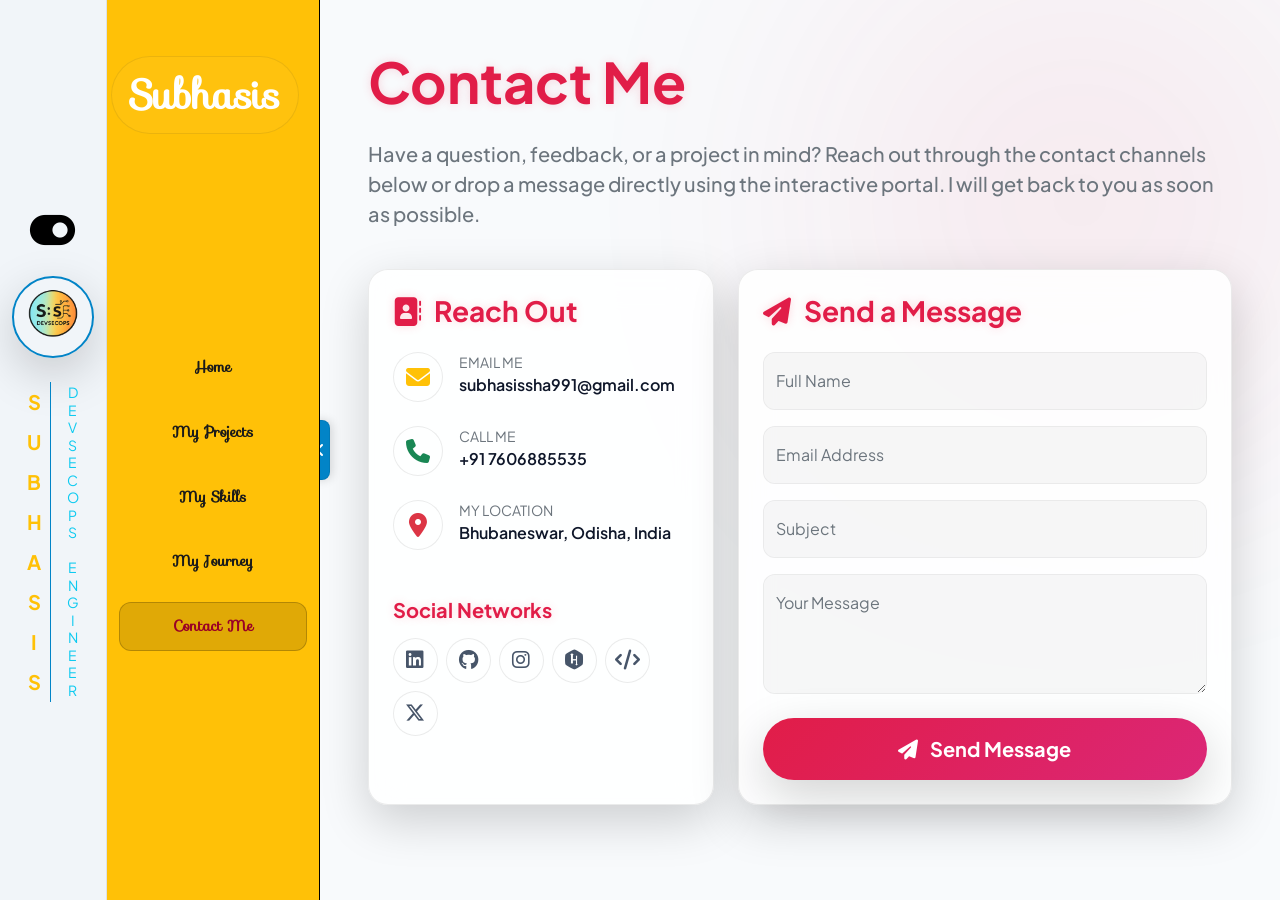
==== commit 8ab6eb25: "Add Js features" ====
--- a/templates/contact.html
+++ b/templates/contact.html
@@ -1,5 +1,13 @@
 <!DOCTYPE html>
-<html lang="en" data-bs-theme="dark">
+<html lang="en" data-bs-theme="light">
+<!--
+  Subhasis Sha - Developer Portfolio: Contact Page
+  
+  Layout Architecture:
+  - Column 1 (col-md-1): Sidebar brand branding & theme toggle.
+  - Column 2 (col-md-2): Sidebar navigation panels (vertical/horizontal dropdowns).
+  - Column 3 (col-md-9): Core content dashboard column (Interactive Contact Form & Map links) with rose neon glowing backdrop.
+-->
 
 <head>
     <meta charset="UTF-8">
@@ -13,10 +21,9 @@
     <link rel="stylesheet" href="../static/style.css">
 </head>
 
-<body class="bg-dark-midnight text-light overflow-auto">
+<body id="body" class="bg-dark-midnight overflow-auto">
     <div class="container-fluid">
         <div class="row">
-            <!-- Sidebar Column 1: Brand / Vertical Title -->
             <div class="col-md-1
                         col-12
                         portfolio-sidebar-brand
@@ -26,11 +33,14 @@
                         flex-row flex-md-column
                         justify-content-center
                         align-items-center">
-                <img src="../images/Subhasis_Logo.png" alt="Subhasis Logo" class="img-fluid
+                <button id="themeBtn" class="fs-1 bg-transparent border-0 mb-md-3">
+                    <i id="themeIcon" class="fa-solid fa-toggle-off" style="color: rgb(116, 192, 252);"></i>
+                </button>
+                <a href="../index.html"><img src="../images/Subhasis_Logo.png" alt="Subhasis Logo" class="img-fluid
                             rounded-circle
                             shadow-lg
                             mb-md-4
-                            me-3 me-md-0" width="100">
+                            me-3 me-md-0" width="100"></a>
                 <div class="d-flex text-center align-items-center">
                     <h2 class="text-warning
                                fw-bold
@@ -70,7 +80,6 @@
                 </div>
             </div>
 
-            <!-- Sidebar Column 2: Navigation Links -->
             <div class="col-md-2
                         col-12
                         portfolio-sidebar-nav
@@ -149,8 +158,10 @@
                 </nav>
             </div>
 
-            <!-- Content Column 3: Contact Dashboard -->
             <div class="col-md-9 col-12 portfolio-content-col glow-contact p-4 p-md-5">
+                <button id="sidebarToggle" class="btn p-0">
+                    <i id="toggleIcon" class="fa-solid fa-angle-left"></i>
+                </button>
                 <h1 class="display-4 fw-bold text-rose-glow">
                     Contact Me
                 </h1>
@@ -158,10 +169,7 @@
                     Have a question, feedback, or a project in mind? Reach out through the contact channels below or drop a message directly using the interactive portal. I will get back to you as soon as possible.
                 </p>
 
-                <!-- Grid Split: Contact Details vs Contact Form -->
                 <div class="row g-4 mt-2">
-                    
-                    <!-- Left Side: Reach Out Cards & Social Directory -->
                     <div class="col-lg-5 col-12">
                         <div class="card h-100 shadow-lg skills-card glass-card-glow-rose">
                             <div class="card-body p-4">
@@ -171,7 +179,6 @@
                                 
                                 <div class="d-flex flex-column gap-4">
                                     
-                                    <!-- Email Connection -->
                                     <div class="d-flex align-items-start gap-3">
                                         <div class="bg-secondary bg-opacity-25 p-3 rounded-circle text-center d-flex align-items-center justify-content-center contact-icon-bg">
                                             <i class="fa-solid fa-envelope text-warning fs-4"></i>
@@ -184,7 +191,6 @@
                                         </div>
                                     </div>
 
-                                    <!-- Phone Connection -->
                                     <div class="d-flex align-items-start gap-3">
                                         <div class="bg-secondary bg-opacity-25 p-3 rounded-circle text-center d-flex align-items-center justify-content-center contact-icon-bg">
                                             <i class="fa-solid fa-phone text-success fs-4"></i>
@@ -197,7 +203,6 @@
                                         </div>
                                     </div>
 
-                                    <!-- Location Info -->
                                     <div class="d-flex align-items-start gap-3">
                                         <div class="bg-secondary bg-opacity-25 p-3 rounded-circle text-center d-flex align-items-center justify-content-center contact-icon-bg">
                                             <i class="fa-solid fa-location-dot text-danger fs-4"></i>
@@ -212,35 +217,28 @@
 
                                 </div>
 
-                                <!-- Social Media Links -->
                                 <h4 class="text-rose-glow fw-bold mt-5 mb-3 fs-5">Social Networks</h4>
                                 <div class="d-flex flex-wrap gap-2">
-                                    <!-- LinkedIn -->
                                     <a href="https://www.linkedin.com/in/subhasis-sha-305064325" target="_blank"
                                        class="btn btn-outline-light rounded-circle p-0 d-flex align-items-center justify-content-center social-btn social-btn-linkedin">
                                         <i class="fa-brands fa-linkedin fs-5"></i>
                                     </a>
-                                    <!-- GitHub -->
                                     <a href="https://github.com/Subhasis-Sha" target="_blank"
                                        class="btn btn-outline-light rounded-circle p-0 d-flex align-items-center justify-content-center social-btn social-btn-github">
                                         <i class="fa-brands fa-github fs-5"></i>
                                     </a>
-                                    <!-- Instagram -->
                                     <a href="https://www.instagram.com/cyber_subhasis__991/" target="_blank"
                                        class="btn btn-outline-light rounded-circle p-0 d-flex align-items-center justify-content-center social-btn social-btn-instagram">
                                         <i class="fa-brands fa-instagram fs-5"></i>
                                     </a>
-                                    <!-- HackerRank -->
                                     <a href="https://www.hackerrank.com/profile/subhasissha991" target="_blank"
                                        class="btn btn-outline-light rounded-circle p-0 d-flex align-items-center justify-content-center social-btn social-btn-hackerrank">
                                         <i class="fa-brands fa-hackerrank fs-5"></i>
                                     </a>
-                                    <!-- LeetCode -->
                                     <a href="https://leetcode.com/u/Subhasis-Sha" target="_blank"
                                        class="btn btn-outline-light rounded-circle p-0 d-flex align-items-center justify-content-center social-btn social-btn-leetcode">
                                         <i class="fa-solid fa-code fs-5"></i>
                                     </a>
-                                    <!-- Twitter/X -->
                                     <a href="https://x.com/Subhasis_Sha_" target="_blank"
                                        class="btn btn-outline-light rounded-circle p-0 d-flex align-items-center justify-content-center social-btn social-btn-twitter">
                                         <i class="fa-brands fa-x-twitter fs-5"></i>
@@ -250,7 +248,6 @@
                         </div>
                     </div>
 
-                    <!-- Right Side: Contact Form -->
                     <div class="col-lg-7 col-12">
                         <div class="card shadow-lg skills-card glass-card-glow-rose">
                             <div class="card-body p-4">
@@ -260,31 +257,26 @@
                                 
                                 <form action="#" method="POST" onsubmit="event.preventDefault(); alert('Thank you for reaching out, Subhasis will contact you soon!'); this.reset();">
                                     
-                                    <!-- Full Name Field -->
                                     <div class="form-floating mb-3 form-floating-custom">
                                         <input type="text" class="form-control glass-input" id="contactName" placeholder="Full Name" required>
                                         <label for="contactName" class="text-secondary">Full Name</label>
                                     </div>
 
-                                    <!-- Email Address Field -->
                                     <div class="form-floating mb-3 form-floating-custom">
                                         <input type="email" class="form-control glass-input" id="contactEmail" placeholder="Email Address" required>
                                         <label for="contactEmail" class="text-secondary">Email Address</label>
                                     </div>
 
-                                    <!-- Subject Field -->
                                     <div class="form-floating mb-3 form-floating-custom">
                                         <input type="text" class="form-control glass-input" id="contactSubject" placeholder="Subject" required>
                                         <label for="contactSubject" class="text-secondary">Subject</label>
                                     </div>
 
-                                    <!-- Message Textarea Field -->
                                     <div class="form-floating mb-4 form-floating-custom">
                                         <textarea class="form-control glass-input" id="contactMessage" placeholder="Your Message" required></textarea>
                                         <label for="contactMessage" class="text-secondary">Your Message</label>
                                     </div>
 
-                                    <!-- Send Button -->
                                     <button type="submit" class="btn btn-submit-rose btn-lg rounded-pill w-100 fw-bold shadow-lg py-3 btn-hover-glow">
                                         <i class="fa-solid fa-paper-plane me-2"></i> Send Message
                                     </button>
@@ -299,7 +291,7 @@
         </div>
     </div>
 
-    <!-- Bootstrap Bundle with Popper -->
+    <script src="../js/script.js"></script>
     <script src="https://cdn.jsdelivr.net/npm/bootstrap@5.3.8/dist/js/bootstrap.bundle.min.js"
         onerror="this.onerror=null; this.src='../js/bootstrap.bundle.min.js'"></script>
 </body>
--- a/static/style.css
+++ b/static/style.css
@@ -1,6 +1,16 @@
+/**
+ * Subhasis Sha - Developer Portfolio Custom Stylesheet
+ * 
+ * Architecture:
+ * - Glassmorphic panels with radial ambient glows.
+ * - Variables-driven Dark/Light theme switching system.
+ * - Mobile-responsive vertical drawer and collapses.
+ */
+
 @import url('https://fonts.googleapis.com/css2?family=Plus+Jakarta+Sans:wght@300;400;500;600;700;800&display=swap');
 
 :root {
+    /* Color Palette & Base Theme Design Tokens (Dark Mode Default) */
     --bg-midnight: #0b0f19;
     --bg-sidebar-1: #03050a;
     --bg-sidebar-2: #070b13;
@@ -16,13 +26,69 @@
     --accent-rose: #fb7185;
     
     --font-sofia: 'Sofia', sans-serif;
+
+    /* Interactive design variables */
+    --border-hover: rgba(255, 255, 255, 0.15);
+    --nav-hover-bg: rgba(255, 255, 255, 0.03);
+    --nav-hover-border: rgba(255, 255, 255, 0.08);
+    --nav-hover-text: #fff;
+    --input-bg: rgba(255, 255, 255, 0.03);
+    --input-focus-bg: rgba(255, 255, 255, 0.06);
+    --badge-bg: rgba(255, 255, 255, 0.08);
+    --progress-bg: rgba(255, 255, 255, 0.05);
+    --shadow-card: 0 20px 40px -15px rgba(0, 0, 0, 0.6);
+
+    /* Navbar & header layout tokens */
+    --bg-header: rgba(10, 15, 30, 0.4);
+    --bg-navbar: rgba(15, 23, 42, 0.7);
+    --border-navbar: rgba(255, 255, 255, 0.08);
+}
+
+[data-bs-theme="light"] {
+    --bg-midnight: #f8fafc;
+    --bg-sidebar-1: #f1f5f9;
+    --bg-sidebar-2: #e2e8f0;
+    --card-bg: rgba(255, 255, 255, 0.85);
+    --border-glass: rgba(0, 0, 0, 0.08);
+    --border-hover: rgba(0, 0, 0, 0.15);
+    --text-primary: #0f172a;
+    --text-secondary: #475569;
+    
+    /* Darker, high-contrast versions of accent colors for light backgrounds */
+    --accent-cyan: #0284c7;
+    --accent-purple: #7c3aed;
+    --accent-emerald: #059669;
+    --accent-amber: #d97706;
+    --accent-rose: #e11d48;
+
+    --nav-hover-bg: rgba(0, 0, 0, 0.04);
+    --nav-hover-border: rgba(0, 0, 0, 0.06);
+    --nav-hover-text: #0f172a;
+    
+    --input-bg: rgba(0, 0, 0, 0.03);
+    --input-focus-bg: rgba(0, 0, 0, 0.06);
+    
+    --badge-bg: rgba(0, 0, 0, 0.06);
+    --progress-bg: rgba(0, 0, 0, 0.08);
+    --shadow-card: 0 20px 40px -15px rgba(0, 0, 0, 0.15);
+
+    /* Navbar & header layout tokens (light mode overrides) */
+    --bg-header: rgba(255, 255, 255, 0.65);
+    --bg-navbar: rgba(255, 255, 255, 0.8);
+    --border-navbar: rgba(0, 0, 0, 0.08);
+}
+
+[data-bs-theme="light"] .text-light {
+    color: var(--text-primary) !important;
+}
+[data-bs-theme="light"] .text-light-emphasis {
+    color: var(--text-secondary) !important;
 }
 
 body {
     font-family: 'Plus Jakarta Sans', "Segoe UI", sans-serif !important;
 }
 
-/* Custom dark scrollbar */
 ::-webkit-scrollbar {
     width: 8px;
     height: 8px;
@@ -187,9 +253,9 @@
 }
 
 .portfolio-nav-link:hover {
-    color: #fff !important;
-    background: rgba(255, 255, 255, 0.03) !important;
-    border-color: rgba(255, 255, 255, 0.08) !important;
+    color: var(--nav-hover-text) !important;
+    background: var(--nav-hover-bg) !important;
+    border-color: var(--nav-hover-border) !important;
     transform: translateX(4px);
 }
 
@@ -238,7 +304,6 @@
     }
 }
 
-/* Content Columns & Radial Ambient Glow */
 .portfolio-content-col {
     position: relative;
     min-height: 100vh;
@@ -275,8 +340,6 @@
 .glow-contact::before {
     background: radial-gradient(circle, var(--accent-rose) 0%, transparent 70%);
 }
-
-/* Universal Glass Card Overrides */
 .glass-card {
     background: var(--card-bg) !important;
     backdrop-filter: blur(16px) !important;
@@ -287,9 +350,14 @@
 }
 
 .glass-card:hover {
-    transform: translateY(-5px) !important;
-    border-color: rgba(255, 255, 255, 0.15) !important;
-    box-shadow: 0 20px 40px -15px rgba(0, 0, 0, 0.7) !important;
+    border-color: var(--border-hover) !important;
+    box-shadow: var(--shadow-card) !important;
+}
+
+[data-bs-theme="light"] .glass-card {
+    background: rgba(255, 255, 255, 0.35) !important;
+    backdrop-filter: blur(8px) !important;
+    -webkit-backdrop-filter: blur(8px) !important;
 }
 
 .glass-card-glow-cyan:hover {
@@ -324,11 +392,21 @@
 
 .project-card:hover, .timeline-card:hover, .intern-card:hover, .hire-card:hover {
     transform: translateY(-6px) !important;
-    border-color: rgba(255, 255, 255, 0.15) !important;
-    box-shadow: 0 20px 40px -15px rgba(0, 0, 0, 0.6) !important;
-}
-
-/* Social buttons styles */
+    border-color: var(--border-hover) !important;
+    box-shadow: var(--shadow-card) !important;
+}
+.timeline-card h6 a,
+.intern-card h6 a {
+    color: inherit !important;
+    text-decoration: none !important;
+    transition: color 0.25s ease-in-out !important;
+}
+
+.timeline-card h6 a:hover,
+.intern-card h6 a:hover {
+    color: var(--accent-cyan) !important;
+    text-decoration: none !important;
+}
 .social-btn {
     width: 45px;
     height: 45px;
@@ -373,9 +451,8 @@
     border-color: #000 !important;
 }
 
-/* Translucent Inputs */
 .form-floating-custom .form-control, .glass-input {
-    background-color: rgba(255, 255, 255, 0.03) !important;
+    background-color: var(--input-bg) !important;
     border: 1px solid var(--border-glass) !important;
     color: var(--text-primary) !important;
     border-radius: 0.75rem !important;
@@ -383,14 +460,13 @@
 }
 
 .form-floating-custom .form-control:focus, .glass-input:focus {
-    background-color: rgba(255, 255, 255, 0.06) !important;
+    background-color: var(--input-focus-bg) !important;
     border-color: var(--accent-cyan) !important;
     box-shadow: 0 0 0 0.25rem rgba(0, 240, 255, 0.18) !important;
-    color: #fff !important;
+    color: var(--text-primary) !important;
     outline: none !important;
 }
 
-/* Glowing buttons */
 .btn-hover-glow {
     transition: all 0.3s ease;
     border-radius: 0.75rem;
@@ -408,7 +484,7 @@
     transition: all 0.3s cubic-bezier(0.4, 0, 0.2, 1) !important;
 }
 .btn-glow-cyan:hover {
-    background: rgba(0, 240, 255, 0.15) !important;
+    background: var(--accent-cyan) !important;
     border-color: var(--accent-cyan) !important;
     color: #fff !important;
     box-shadow: 0 0 20px rgba(0, 240, 255, 0.4) !important;
@@ -422,7 +498,7 @@
     transition: all 0.3s cubic-bezier(0.4, 0, 0.2, 1) !important;
 }
 .btn-glow-purple:hover {
-    background: rgba(192, 132, 252, 0.15) !important;
+    background: var(--accent-purple) !important;
     border-color: var(--accent-purple) !important;
     color: #fff !important;
     box-shadow: 0 0 20px rgba(192, 132, 252, 0.4) !important;
@@ -436,7 +512,7 @@
     transition: all 0.3s cubic-bezier(0.4, 0, 0.2, 1) !important;
 }
 .btn-glow-emerald:hover {
-    background: rgba(52, 211, 153, 0.15) !important;
+    background: var(--accent-emerald) !important;
     border-color: var(--accent-emerald) !important;
     color: #fff !important;
     box-shadow: 0 0 20px rgba(52, 211, 153, 0.4) !important;
@@ -450,7 +526,7 @@
     transition: all 0.3s cubic-bezier(0.4, 0, 0.2, 1) !important;
 }
 .btn-glow-amber:hover {
-    background: rgba(251, 191, 36, 0.15) !important;
+    background: var(--accent-amber) !important;
     border-color: var(--accent-amber) !important;
     color: #fff !important;
     box-shadow: 0 0 20px rgba(251, 191, 36, 0.4) !important;
@@ -464,7 +540,7 @@
     transition: all 0.3s cubic-bezier(0.4, 0, 0.2, 1) !important;
 }
 .btn-glow-rose:hover {
-    background: rgba(251, 113, 133, 0.15) !important;
+    background: var(--accent-rose) !important;
     border-color: var(--accent-rose) !important;
     color: #fff !important;
     box-shadow: 0 0 20px rgba(251, 113, 133, 0.4) !important;
@@ -483,7 +559,7 @@
 
 .progress-h-10 {
     height: 10px;
-    background-color: rgba(255, 255, 255, 0.05) !important;
+    background-color: var(--progress-bg) !important;
     border-radius: 5px;
     overflow: hidden;
 }
@@ -492,7 +568,6 @@
     box-shadow: 0 0 10px rgba(255, 255, 255, 0.1);
 }
 
-/* Width helper percentages */
 .w-pct-1 { width: 1% !important; }
 .w-pct-2 { width: 2% !important; }
 .w-pct-30 { width: 30% !important; }
@@ -515,7 +590,6 @@
     color: var(--accent-cyan) !important;
 }
 
-/* Interactive elements */
 .badge {
     padding: 0.5rem 0.75rem;
     border-radius: 0.5rem;
@@ -523,12 +597,11 @@
 }
 
 .badge.bg-secondary {
-    background-color: rgba(255, 255, 255, 0.08) !important;
+    background-color: var(--badge-bg) !important;
     border: 1px solid var(--border-glass);
     color: var(--text-secondary);
 }
 
-/* Glow themes on headings */
 .text-cyan-glow {
     color: var(--accent-cyan) !important;
     text-shadow: 0 0 10px rgba(0, 240, 255, 0.2);
@@ -573,16 +646,22 @@
 
 /* Header & Navbar overlays */
 .portfolio-header {
-    background: rgba(10, 15, 30, 0.4) !important;
+    background: var(--bg-header) !important;
     backdrop-filter: blur(12px) !important;
     -webkit-backdrop-filter: blur(12px) !important;
-    border-bottom: 1px solid rgba(255, 255, 255, 0.08) !important;
+    border-bottom: 1px solid var(--border-navbar) !important;
 }
 .portfolio-navbar {
-    background: rgba(15, 23, 42, 0.7) !important;
+    background: var(--bg-navbar) !important;
     backdrop-filter: blur(12px) !important;
     -webkit-backdrop-filter: blur(12px) !important;
-    border-bottom: 1px solid rgba(255, 255, 255, 0.08) !important;
+    border-bottom: 1px solid var(--border-navbar) !important;
+}
+[data-bs-theme="light"] .portfolio-navbar .navbar-toggler {
+    border-color: rgba(0, 0, 0, 0.1) !important;
+}
+[data-bs-theme="light"] .portfolio-navbar .navbar-toggler-icon {
+    filter: invert(1) !important;
 }
 .portfolio-home-nav-link {
     color: var(--text-secondary) !important;
@@ -644,7 +723,8 @@
 .tech-circle {
     width: 50px !important;
     height: 50px !important;
-    border-color: rgba(255, 255, 255, 0.08) !important;
+    background-color: var(--input-bg) !important;
+    border: 1px solid var(--border-glass) !important;
 }
 
 /* Responsive landing page text */
@@ -662,4 +742,115 @@
 
 .landing-btn {
     font-size: clamp(0.95rem, 0.8vw + 0.6rem, 1.2rem) !important;
+}
+
+/* Sidebar and Navbar light theme (warning yellow) adjustments */
+[data-bs-theme="light"] {
+    --bg-sidebar-1: #f1f5f9;  /* Normal light grey for brand sidebar */
+    --bg-sidebar-2: #ffc107;  /* Warning yellow for navigation sidebar */
+    --bg-header: rgba(255, 255, 255, 0.65); /* Normal light header background */
+    --bg-navbar: #ffc107;     /* Warning yellow for top navbar */
+}
+
+[data-bs-theme="light"] .portfolio-sidebar-nav,
+[data-bs-theme="light"] .portfolio-navbar,
+[data-bs-theme="light"] .portfolio-navbar .navbar-text,
+[data-bs-theme="light"] #themeIcon {
+    color: #000000 !important;
+    border-color: #000000 !important;
+}
+
+[data-bs-theme="light"] .portfolio-nav-link,
+[data-bs-theme="light"] .portfolio-home-nav-link {
+    color: #1a1a1a !important;
+}
+
+[data-bs-theme="light"] .portfolio-nav-link:hover,
+[data-bs-theme="light"] .portfolio-home-nav-link:hover {
+    color: #000000 !important;
+    background: rgba(0, 0, 0, 0.08) !important;
+    border-color: rgba(0, 0, 0, 0.15) !important;
+}
+
+[data-bs-theme="light"] .portfolio-nav-link.active-cyan,
+[data-bs-theme="light"] .portfolio-nav-link.active-purple,
+[data-bs-theme="light"] .portfolio-nav-link.active-emerald,
+[data-bs-theme="light"] .portfolio-nav-link.active-amber,
+[data-bs-theme="light"] .portfolio-nav-link.active-rose {
+    background: rgba(0, 0, 0, 0.12) !important;
+    border-color: rgba(0, 0, 0, 0.2) !important;
+    box-shadow: none !important;
+}
+
+[data-bs-theme="light"] .portfolio-nav-link.active-cyan { color: #004b87 !important; }
+[data-bs-theme="light"] .portfolio-nav-link.active-purple { color: #4c0099 !important; }
+[data-bs-theme="light"] .portfolio-nav-link.active-emerald { color: #005236 !important; }
+[data-bs-theme="light"] .portfolio-nav-link.active-amber { color: #804000 !important; }
+[data-bs-theme="light"] .portfolio-nav-link.active-rose { color: #990026 !important; }
+
+[data-bs-theme="light"] .portfolio-header .btn-outline-light {
+    border-color: var(--text-primary) !important;
+    color: var(--text-primary) !important;
+}
+[data-bs-theme="light"] .portfolio-header .btn-outline-light:hover {
+    background-color: var(--text-primary) !important;
+    color: var(--bg-midnight) !important;
+}
+
+/* Sidebar Collapse Toggle Button & Layout */
+@media (min-width: 768px) {
+    body.sidebar-collapsed .portfolio-sidebar-brand,
+    body.sidebar-collapsed .portfolio-sidebar-nav {
+        display: none !important;
+    }
+    body.sidebar-collapsed .portfolio-content-col {
+        width: 100% !important;
+        flex: 0 0 100% !important;
+        max-width: 100% !important;
+    }
+}
+
+@media (max-width: 767.98px) {
+    body.sidebar-collapsed .portfolio-sidebar-brand,
+    body.sidebar-collapsed .portfolio-sidebar-nav {
+        display: none !important;
+    }
+}
+
+#sidebarToggle {
+    position: fixed;
+    top: 50%;
+    left: 25%;
+    transform: translate(-50%, -50%);
+    z-index: 1050;
+    width: 20px;
+    height: 60px;
+    background-color: var(--accent-cyan) !important;
+    border: 1px solid var(--border-glass) !important;
+    border-radius: 0 8px 8px 0;
+    color: #ffffff !important;
+    display: none;
+    align-items: center;
+    justify-content: center;
+    cursor: pointer;
+    box-shadow: 2px 0 10px rgba(0, 0, 0, 0.15);
+    transition: all 0.2s cubic-bezier(0.4, 0, 0.2, 1);
+}
+
+#sidebarToggle:hover {
+    background-color: var(--accent-purple) !important;
+}
+
+[data-bs-theme="light"] #sidebarToggle {
+    color: #ffffff !important;
+}
+
+@media (min-width: 768px) {
+    #sidebarToggle {
+        display: flex;
+    }
+}
+
+body.sidebar-collapsed #sidebarToggle {
+    left: 0;
 }
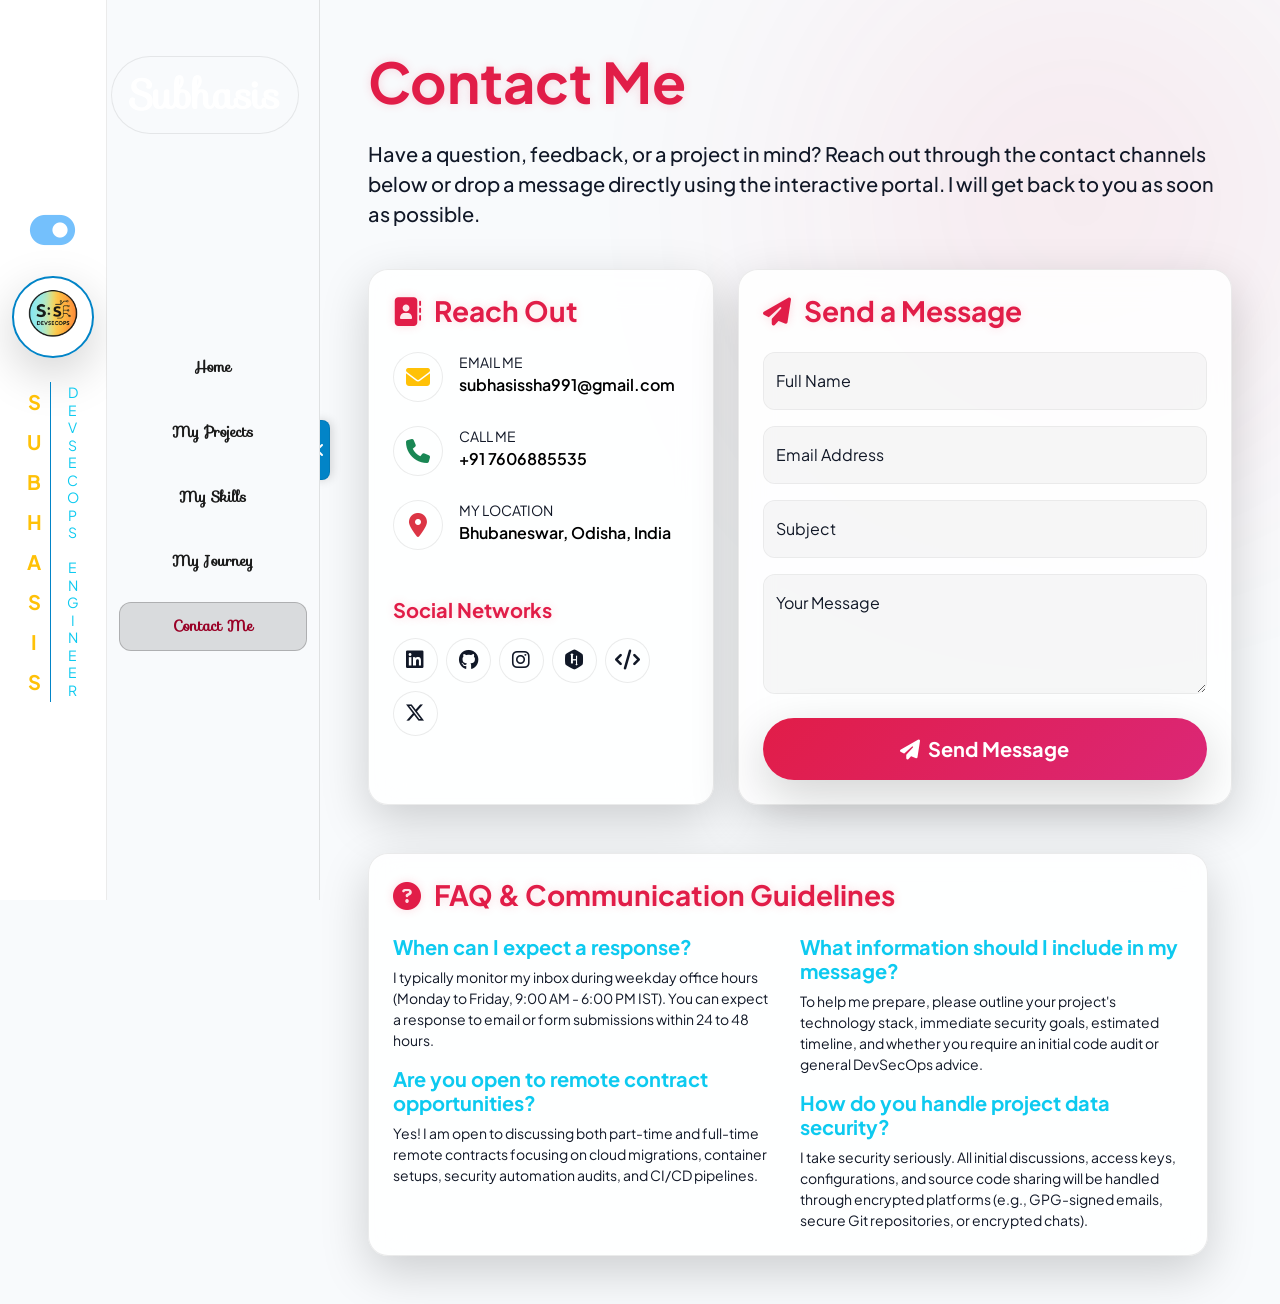
==== commit 0d480cfb: "Add Forms Js" ====
--- a/templates/contact.html
+++ b/templates/contact.html
@@ -41,23 +41,23 @@
                             shadow-lg
                             mb-md-4
                             me-3 me-md-0" width="100"></a>
-                <div class="d-flex text-center align-items-center">
+                <div class="d-none d-md-flex text-center align-items-center">
                     <h2 class="text-warning
-                               fw-bold
-                               fs-5 
-                               lh-lg
-                               border-end
-                               border-info
-                               mb-0 pe-2">
+                                fw-bold
+                                fs-5 
+                                lh-lg
+                                border-end
+                                border-info
+                                mb-0 pe-2">
                         S<br class="d-none d-md-block">U<br class="d-none d-md-block">B<br
                             class="d-none d-md-block">H<br class="d-none d-md-block">A<br class="d-none d-md-block">S<br
                             class="d-none d-md-block">I<br class="d-none d-md-block">S
                     </h2>
                     <p class="text-info
-                               small
-                               lh-sm
-                               ms-3
-                               mb-0">
+                                small
+                                lh-sm
+                                ms-3
+                                mb-0">
                         D<br class="d-none d-md-block">
                         E<br class="d-none d-md-block">
                         V<br class="d-none d-md-block">
@@ -159,52 +159,58 @@
             </div>
 
             <div class="col-md-9 col-12 portfolio-content-col glow-contact p-4 p-md-5">
-                <button id="sidebarToggle" class="btn p-0">
-                    <i id="toggleIcon" class="fa-solid fa-angle-left"></i>
-                </button>
+                    <button id="sidebarToggle" class="btn p-0">
+                        <i id="toggleIcon" class="fa-solid fa-angle-left"></i>
+                    </button>
                 <h1 class="display-4 fw-bold text-rose-glow">
                     Contact Me
                 </h1>
                 <p class="lead text-secondary mt-4 fw-medium">
-                    Have a question, feedback, or a project in mind? Reach out through the contact channels below or drop a message directly using the interactive portal. I will get back to you as soon as possible.
+                    Have a question, feedback, or a project in mind? Reach out through the contact channels below or
+                    drop a message directly using the interactive portal. I will get back to you as soon as possible.
                 </p>
 
                 <div class="row g-4 mt-2">
-                    <div class="col-lg-5 col-12">
+                    <div class="col-md-5 col-12">
                         <div class="card h-100 shadow-lg skills-card glass-card-glow-rose">
                             <div class="card-body p-4">
                                 <h3 class="text-rose-glow fw-bold mb-4">
                                     <i class="fa-solid fa-address-book me-2"></i> Reach Out
                                 </h3>
-                                
+
                                 <div class="d-flex flex-column gap-4">
-                                    
+
                                     <div class="d-flex align-items-start gap-3">
-                                        <div class="bg-secondary bg-opacity-25 p-3 rounded-circle text-center d-flex align-items-center justify-content-center contact-icon-bg">
+                                        <div
+                                            class="bg-secondary bg-opacity-25 p-3 rounded-circle text-center d-flex align-items-center justify-content-center contact-icon-bg">
                                             <i class="fa-solid fa-envelope text-warning fs-4"></i>
                                         </div>
                                         <div>
                                             <span class="text-secondary small d-block">EMAIL ME</span>
-                                            <a href="mailto:subhasissha991@gmail.com" class="text-light fw-semibold text-decoration-none fs-6 hover-underline email-hover">
+                                            <a href="mailto:subhasissha991@gmail.com"
+                                                class="text-light fw-semibold text-decoration-none fs-6 hover-underline email-hover">
                                                 subhasissha991@gmail.com
                                             </a>
                                         </div>
                                     </div>
 
                                     <div class="d-flex align-items-start gap-3">
-                                        <div class="bg-secondary bg-opacity-25 p-3 rounded-circle text-center d-flex align-items-center justify-content-center contact-icon-bg">
+                                        <div
+                                            class="bg-secondary bg-opacity-25 p-3 rounded-circle text-center d-flex align-items-center justify-content-center contact-icon-bg">
                                             <i class="fa-solid fa-phone text-success fs-4"></i>
                                         </div>
                                         <div>
                                             <span class="text-secondary small d-block">CALL ME</span>
-                                            <a href="tel:+917606885535" class="text-light fw-semibold text-decoration-none fs-6 email-hover">
+                                            <a href="tel:+917606885535"
+                                                class="text-light fw-semibold text-decoration-none fs-6 email-hover">
                                                 +91 7606885535
                                             </a>
                                         </div>
                                     </div>
 
                                     <div class="d-flex align-items-start gap-3">
-                                        <div class="bg-secondary bg-opacity-25 p-3 rounded-circle text-center d-flex align-items-center justify-content-center contact-icon-bg">
+                                        <div
+                                            class="bg-secondary bg-opacity-25 p-3 rounded-circle text-center d-flex align-items-center justify-content-center contact-icon-bg">
                                             <i class="fa-solid fa-location-dot text-danger fs-4"></i>
                                         </div>
                                         <div>
@@ -220,27 +226,27 @@
                                 <h4 class="text-rose-glow fw-bold mt-5 mb-3 fs-5">Social Networks</h4>
                                 <div class="d-flex flex-wrap gap-2">
                                     <a href="https://www.linkedin.com/in/subhasis-sha-305064325" target="_blank"
-                                       class="btn btn-outline-light rounded-circle p-0 d-flex align-items-center justify-content-center social-btn social-btn-linkedin">
+                                        class="btn btn-outline-light rounded-circle p-0 d-flex align-items-center justify-content-center social-btn social-btn-linkedin">
                                         <i class="fa-brands fa-linkedin fs-5"></i>
                                     </a>
                                     <a href="https://github.com/Subhasis-Sha" target="_blank"
-                                       class="btn btn-outline-light rounded-circle p-0 d-flex align-items-center justify-content-center social-btn social-btn-github">
+                                        class="btn btn-outline-light rounded-circle p-0 d-flex align-items-center justify-content-center social-btn social-btn-github">
                                         <i class="fa-brands fa-github fs-5"></i>
                                     </a>
                                     <a href="https://www.instagram.com/cyber_subhasis__991/" target="_blank"
-                                       class="btn btn-outline-light rounded-circle p-0 d-flex align-items-center justify-content-center social-btn social-btn-instagram">
+                                        class="btn btn-outline-light rounded-circle p-0 d-flex align-items-center justify-content-center social-btn social-btn-instagram">
                                         <i class="fa-brands fa-instagram fs-5"></i>
                                     </a>
                                     <a href="https://www.hackerrank.com/profile/subhasissha991" target="_blank"
-                                       class="btn btn-outline-light rounded-circle p-0 d-flex align-items-center justify-content-center social-btn social-btn-hackerrank">
+                                        class="btn btn-outline-light rounded-circle p-0 d-flex align-items-center justify-content-center social-btn social-btn-hackerrank">
                                         <i class="fa-brands fa-hackerrank fs-5"></i>
                                     </a>
                                     <a href="https://leetcode.com/u/Subhasis-Sha" target="_blank"
-                                       class="btn btn-outline-light rounded-circle p-0 d-flex align-items-center justify-content-center social-btn social-btn-leetcode">
+                                        class="btn btn-outline-light rounded-circle p-0 d-flex align-items-center justify-content-center social-btn social-btn-leetcode">
                                         <i class="fa-solid fa-code fs-5"></i>
                                     </a>
                                     <a href="https://x.com/Subhasis_Sha_" target="_blank"
-                                       class="btn btn-outline-light rounded-circle p-0 d-flex align-items-center justify-content-center social-btn social-btn-twitter">
+                                        class="btn btn-outline-light rounded-circle p-0 d-flex align-items-center justify-content-center social-btn social-btn-twitter">
                                         <i class="fa-brands fa-x-twitter fs-5"></i>
                                     </a>
                                 </div>
@@ -248,52 +254,106 @@
                         </div>
                     </div>
 
-                    <div class="col-lg-7 col-12">
+                    <div class="col-md-7 col-12">
                         <div class="card shadow-lg skills-card glass-card-glow-rose">
                             <div class="card-body p-4">
                                 <h3 class="text-rose-glow fw-bold mb-4">
                                     <i class="fa-solid fa-paper-plane me-2"></i> Send a Message
                                 </h3>
-                                
-                                <form action="#" method="POST" onsubmit="event.preventDefault(); alert('Thank you for reaching out, Subhasis will contact you soon!'); this.reset();">
-                                    
+
+                                <form id="contactForm" action="https://formsubmit.co/ajax/subhasissha991@gmail.com"
+                                    method="POST">
+
                                     <div class="form-floating mb-3 form-floating-custom">
-                                        <input type="text" class="form-control glass-input" id="contactName" placeholder="Full Name" required>
+                                        <input type="text" class="form-control glass-input" id="contactName" name="name"
+                                            placeholder="Full Name" required>
                                         <label for="contactName" class="text-secondary">Full Name</label>
                                     </div>
 
                                     <div class="form-floating mb-3 form-floating-custom">
-                                        <input type="email" class="form-control glass-input" id="contactEmail" placeholder="Email Address" required>
+                                        <input type="email" class="form-control glass-input" id="contactEmail"
+                                            name="email" placeholder="Email Address" required>
                                         <label for="contactEmail" class="text-secondary">Email Address</label>
                                     </div>
 
                                     <div class="form-floating mb-3 form-floating-custom">
-                                        <input type="text" class="form-control glass-input" id="contactSubject" placeholder="Subject" required>
+                                        <input type="text" class="form-control glass-input" id="contactSubject"
+                                            name="subject" placeholder="Subject" required>
                                         <label for="contactSubject" class="text-secondary">Subject</label>
                                     </div>
 
                                     <div class="form-floating mb-4 form-floating-custom">
-                                        <textarea class="form-control glass-input" id="contactMessage" placeholder="Your Message" required></textarea>
+                                        <textarea class="form-control glass-input" id="contactMessage" name="message"
+                                            placeholder="Your Message" required></textarea>
                                         <label for="contactMessage" class="text-secondary">Your Message</label>
                                     </div>
 
-                                    <button type="submit" class="btn btn-submit-rose btn-lg rounded-pill w-100 fw-bold shadow-lg py-3 btn-hover-glow">
-                                        <i class="fa-solid fa-paper-plane me-2"></i> Send Message
+                                    <button type="submit"
+                                        class="btn btn-submit-rose btn-lg rounded-pill w-100 fw-bold shadow-lg py-3 btn-hover-glow">
+                                        <i class="fa-solid fa-paper-plane me-2 btn-icon"></i><span class="btn-text">Send Message</span>
                                     </button>
 
                                 </form>
                             </div>
                         </div>
+                </div>
+
+                <div class="row g-4 mt-4">
+                    <div class="col-12">
+                        <div class="card shadow-lg skills-card glass-card-glow-rose">
+                            <div class="card-body p-4">
+                                <h3 class="text-rose-glow fw-bold mb-4">
+                                    <i class="fa-solid fa-circle-question me-2"></i> FAQ & Communication Guidelines
+                                </h3>
+                                <div class="row g-4">
+                                    <div class="col-md-6 col-12">
+                                        <h5 class="text-info fw-bold mb-2">When can I expect a response?</h5>
+                                        <p class="text-secondary small mb-3">
+                                            I typically monitor my inbox during weekday office hours (Monday to Friday, 9:00 AM - 6:00 PM IST). You can expect a response to email or form submissions within 24 to 48 hours.
+                                        </p>
+                                        
+                                        <h5 class="text-info fw-bold mb-2">Are you open to remote contract opportunities?</h5>
+                                        <p class="text-secondary small mb-0">
+                                            Yes! I am open to discussing both part-time and full-time remote contracts focusing on cloud migrations, container setups, security automation audits, and CI/CD pipelines.
+                                        </p>
+                                    </div>
+                                    <div class="col-md-6 col-12">
+                                        <h5 class="text-info fw-bold mb-2">What information should I include in my message?</h5>
+                                        <p class="text-secondary small mb-3">
+                                            To help me prepare, please outline your project's technology stack, immediate security goals, estimated timeline, and whether you require an initial code audit or general DevSecOps advice.
+                                        </p>
+                                        
+                                        <h5 class="text-info fw-bold mb-2">How do you handle project data security?</h5>
+                                        <p class="text-secondary small mb-0">
+                                            I take security seriously. All initial discussions, access keys, configurations, and source code sharing will be handled through encrypted platforms (e.g., GPG-signed emails, secure Git repositories, or encrypted chats).
+                                        </p>
+                                    </div>
+                                </div>
+                            </div>
+                        </div>
+                </div>
+
+                <!-- Mobile Footer (Visible on Mobile/Tablet only) -->
+                <footer class="portfolio-mobile-footer d-block d-md-none text-center py-4 mt-5 rounded-3">
+                    <p class="small text-secondary mb-2">© 2026 Subhasis Sha. All rights reserved.</p>
+                    <div class="d-flex justify-content-center gap-3">
+                        <a href="https://github.com/Subhasis-Sha" target="_blank" class="text-secondary"><i class="fa-brands fa-github fs-5"></i></a>
+                        <a href="https://www.linkedin.com/in/subhasis-sha-305064325" target="_blank" class="text-primary"><i class="fa-brands fa-linkedin fs-5"></i></a>
+                        <a href="mailto:subhasissha991@gmail.com" class="text-warning"><i class="fa-solid fa-envelope fs-5"></i></a>
                     </div>
-
-                </div>
+                </footer>
             </div>
         </div>
     </div>
+
+    <!-- Scroll to Top Button -->
+    <button id="scrollToTopBtn" class="scroll-to-top-btn btn" aria-label="Scroll to Top">
+        <i class="fa-solid fa-arrow-up"></i>
+    </button>
 
     <script src="../js/script.js"></script>
     <script src="https://cdn.jsdelivr.net/npm/bootstrap@5.3.8/dist/js/bootstrap.bundle.min.js"
         onerror="this.onerror=null; this.src='../js/bootstrap.bundle.min.js'"></script>
 </body>
 
-</html>
+</html>
--- a/static/style.css
+++ b/static/style.css
@@ -16,15 +16,15 @@
     --bg-sidebar-2: #070b13;
     --card-bg: rgba(15, 23, 42, 0.45);
     --border-glass: rgba(255, 255, 255, 0.08);
-    --text-primary: #f8fafc;
-    --text-secondary: #94a3b8;
-    
+    --text-primary: #ffffff;
+    --text-secondary: #f3f4f6;
+
     --accent-cyan: #00f0ff;
     --accent-purple: #c084fc;
     --accent-emerald: #34d399;
     --accent-amber: #fbbf24;
     --accent-rose: #fb7185;
-    
+
     --font-sofia: 'Sofia', sans-serif;
 
     /* Interactive design variables */
@@ -46,14 +46,14 @@
 
 [data-bs-theme="light"] {
     --bg-midnight: #f8fafc;
-    --bg-sidebar-1: #f1f5f9;
-    --bg-sidebar-2: #e2e8f0;
+    --bg-sidebar-1: #ffffff; /* Clean white for brand sidebar */
+    --bg-sidebar-2: #f8fafc; /* Soft light slate for navigation sidebar */
     --card-bg: rgba(255, 255, 255, 0.85);
     --border-glass: rgba(0, 0, 0, 0.08);
     --border-hover: rgba(0, 0, 0, 0.15);
-    --text-primary: #0f172a;
-    --text-secondary: #475569;
-    
+    --text-primary: #000000;
+    --text-secondary: #111827;
+
     /* Darker, high-contrast versions of accent colors for light backgrounds */
     --accent-cyan: #0284c7;
     --accent-purple: #7c3aed;
@@ -64,42 +64,51 @@
     --nav-hover-bg: rgba(0, 0, 0, 0.04);
     --nav-hover-border: rgba(0, 0, 0, 0.06);
     --nav-hover-text: #0f172a;
-    
+
     --input-bg: rgba(0, 0, 0, 0.03);
     --input-focus-bg: rgba(0, 0, 0, 0.06);
-    
+
     --badge-bg: rgba(0, 0, 0, 0.06);
     --progress-bg: rgba(0, 0, 0, 0.08);
     --shadow-card: 0 20px 40px -15px rgba(0, 0, 0, 0.15);
 
     /* Navbar & header layout tokens (light mode overrides) */
-    --bg-header: rgba(255, 255, 255, 0.65);
-    --bg-navbar: rgba(255, 255, 255, 0.8);
+    --bg-header: rgba(255, 255, 255, 0.85); /* Frosted light header background */
+    --bg-navbar: rgba(255, 255, 255, 0.85); /* Frosted light navbar */
     --border-navbar: rgba(0, 0, 0, 0.08);
 }
 
-[data-bs-theme="light"] .text-light {
+.text-light {
     color: var(--text-primary) !important;
 }
-[data-bs-theme="light"] .text-light-emphasis {
+
+.text-light-emphasis {
+    color: var(--text-secondary) !important;
+}
+
+.text-secondary {
     color: var(--text-secondary) !important;
 }
 
 body {
     font-family: 'Plus Jakarta Sans', "Segoe UI", sans-serif !important;
+    color: var(--text-primary) !important;
 }
 
 ::-webkit-scrollbar {
     width: 8px;
     height: 8px;
 }
+
 ::-webkit-scrollbar-track {
     background: var(--bg-midnight);
 }
+
 ::-webkit-scrollbar-thumb {
     background: rgba(255, 255, 255, 0.1);
     border-radius: 4px;
 }
+
 ::-webkit-scrollbar-thumb:hover {
     background: rgba(255, 255, 255, 0.2);
 }
@@ -134,54 +143,67 @@
         content: "| Software Engineer";
         width: 0ch;
     }
+
     10% {
         content: "| Software Engineer";
         width: 20ch;
     }
+
     20% {
         content: "| Software Engineer";
         width: 20ch;
     }
+
     30% {
         content: "| Software Engineer";
         width: 0ch;
     }
+
     31% {
         content: "| DevSecOps Engineer";
         width: 0ch;
     }
+
     40% {
         content: "| DevSecOps Engineer";
         width: 22ch;
     }
+
     50% {
         content: "| DevSecOps Engineer";
         width: 22ch;
     }
+
     60% {
         content: "| DevSecOps Engineer";
         width: 0ch;
     }
+
     61% {
         content: "| Cyber Security";
         width: 0ch;
     }
+
     70% {
         content: "| Cyber Security";
         width: 17ch;
     }
+
     80% {
         content: "| Cyber Security";
         width: 17ch;
     }
+
     90% {
         content: "| Cyber Security";
         width: 0ch;
     }
+
     91% {
         content: "| Cloud Engineer";
         width: 0ch;
     }
+
     100% {
         content: "| Cloud Engineer";
         width: 18ch;
@@ -295,10 +317,13 @@
 }
 
 @media screen and (max-width: 768px) {
-    .portfolio-sidebar-brand, .portfolio-sidebar-nav {
+
+    .portfolio-sidebar-brand,
+    .portfolio-sidebar-nav {
         border-right: none !important;
         border-bottom: 1px solid var(--border-glass) !important;
     }
+
     .portfolio-nav-link:hover {
         transform: none !important;
     }
@@ -328,18 +353,23 @@
 .glow-skills::before {
     background: radial-gradient(circle, var(--accent-purple) 0%, transparent 70%);
 }
+
 .glow-projects::before {
     background: radial-gradient(circle, var(--accent-emerald) 0%, transparent 70%);
 }
+
 .glow-journey::before {
     background: radial-gradient(circle, var(--accent-cyan) 0%, transparent 70%);
 }
+
 .glow-hire::before {
     background: radial-gradient(circle, var(--accent-amber) 0%, transparent 70%);
 }
+
 .glow-contact::before {
     background: radial-gradient(circle, var(--accent-rose) 0%, transparent 70%);
 }
+
 .glass-card {
     background: var(--card-bg) !important;
     backdrop-filter: blur(16px) !important;
@@ -355,33 +385,41 @@
 }
 
 [data-bs-theme="light"] .glass-card {
-    background: rgba(255, 255, 255, 0.35) !important;
+    background: rgba(255, 255, 255, 0.895) !important;
     backdrop-filter: blur(8px) !important;
-    -webkit-backdrop-filter: blur(8px) !important;
+    -webkit-backdrop-filter: blur(19px) !important;
 }
 
 .glass-card-glow-cyan:hover {
     border-color: rgba(0, 240, 255, 0.3) !important;
     box-shadow: 0 15px 35px -10px rgba(0, 240, 255, 0.2) !important;
 }
+
 .glass-card-glow-purple:hover {
     border-color: rgba(168, 85, 247, 0.3) !important;
     box-shadow: 0 15px 35px -10px rgba(168, 85, 247, 0.2) !important;
 }
+
 .glass-card-glow-emerald:hover {
     border-color: rgba(16, 185, 129, 0.3) !important;
     box-shadow: 0 15px 35px -10px rgba(16, 185, 129, 0.2) !important;
 }
+
 .glass-card-glow-amber:hover {
     border-color: rgba(245, 158, 11, 0.3) !important;
     box-shadow: 0 15px 35px -10px rgba(245, 158, 11, 0.2) !important;
 }
+
 .glass-card-glow-rose:hover {
     border-color: rgba(244, 63, 94, 0.3) !important;
     box-shadow: 0 15px 35px -10px rgba(244, 63, 94, 0.2) !important;
 }
 
-.project-card, .timeline-card, .intern-card, .skills-card, .hire-card {
+.project-card,
+.timeline-card,
+.intern-card,
+.skills-card,
+.hire-card {
     background: var(--card-bg) !important;
     backdrop-filter: blur(16px) !important;
     -webkit-backdrop-filter: blur(16px) !important;
@@ -390,11 +428,15 @@
     transition: all 0.3s cubic-bezier(0.4, 0, 0.2, 1) !important;
 }
 
-.project-card:hover, .timeline-card:hover, .intern-card:hover, .hire-card:hover {
+.project-card:hover,
+.timeline-card:hover,
+.intern-card:hover,
+.hire-card:hover {
     transform: translateY(-6px) !important;
     border-color: var(--border-hover) !important;
     box-shadow: var(--shadow-card) !important;
 }
+
 .timeline-card h6 a,
 .intern-card h6 a {
     color: inherit !important;
@@ -407,6 +449,7 @@
     color: var(--accent-cyan) !important;
     text-decoration: none !important;
 }
+
 .social-btn {
     width: 45px;
     height: 45px;
@@ -451,7 +494,8 @@
     border-color: #000 !important;
 }
 
-.form-floating-custom .form-control, .glass-input {
+.form-floating-custom .form-control,
+.glass-input {
     background-color: var(--input-bg) !important;
     border: 1px solid var(--border-glass) !important;
     color: var(--text-primary) !important;
@@ -459,7 +503,8 @@
     transition: all 0.25s ease !important;
 }
 
-.form-floating-custom .form-control:focus, .glass-input:focus {
+.form-floating-custom .form-control:focus,
+.glass-input:focus {
     background-color: var(--input-focus-bg) !important;
     border-color: var(--accent-cyan) !important;
     box-shadow: 0 0 0 0.25rem rgba(0, 240, 255, 0.18) !important;
@@ -483,6 +528,7 @@
     color: var(--accent-cyan) !important;
     transition: all 0.3s cubic-bezier(0.4, 0, 0.2, 1) !important;
 }
+
 .btn-glow-cyan:hover {
     background: var(--accent-cyan) !important;
     border-color: var(--accent-cyan) !important;
@@ -497,6 +543,7 @@
     color: var(--accent-purple) !important;
     transition: all 0.3s cubic-bezier(0.4, 0, 0.2, 1) !important;
 }
+
 .btn-glow-purple:hover {
     background: var(--accent-purple) !important;
     border-color: var(--accent-purple) !important;
@@ -511,6 +558,7 @@
     color: var(--accent-emerald) !important;
     transition: all 0.3s cubic-bezier(0.4, 0, 0.2, 1) !important;
 }
+
 .btn-glow-emerald:hover {
     background: var(--accent-emerald) !important;
     border-color: var(--accent-emerald) !important;
@@ -525,6 +573,7 @@
     color: var(--accent-amber) !important;
     transition: all 0.3s cubic-bezier(0.4, 0, 0.2, 1) !important;
 }
+
 .btn-glow-amber:hover {
     background: var(--accent-amber) !important;
     border-color: var(--accent-amber) !important;
@@ -539,11 +588,24 @@
     color: var(--accent-rose) !important;
     transition: all 0.3s cubic-bezier(0.4, 0, 0.2, 1) !important;
 }
+
 .btn-glow-rose:hover {
     background: var(--accent-rose) !important;
     border-color: var(--accent-rose) !important;
     color: #fff !important;
     box-shadow: 0 0 20px rgba(251, 113, 133, 0.4) !important;
+}
+
+.btn-outline-theme {
+    background: transparent !important;
+    border: 2px solid var(--text-primary) !important;
+    color: var(--text-primary) !important;
+    transition: all 0.3s cubic-bezier(0.4, 0, 0.2, 1) !important;
+}
+
+.btn-outline-theme:hover {
+    background: var(--text-primary) !important;
+    color: var(--bg-midnight) !important;
     transform: translateY(-2px) !important;
 }
 
@@ -568,12 +630,27 @@
     box-shadow: 0 0 10px rgba(255, 255, 255, 0.1);
 }
 
-.w-pct-1 { width: 1% !important; }
-.w-pct-2 { width: 2% !important; }
-.w-pct-30 { width: 30% !important; }
-.w-pct-70 { width: 70% !important; }
-.w-pct-85 { width: 85% !important; }
-.w-pct-90 { width: 90% !important; }
+
+
+.w-pct-70 {
+    width: 70% !important;
+}
+
+.w-pct-75 {
+    width: 75% !important;
+}
+
+.w-pct-80 {
+    width: 80% !important;
+}
+
+.w-pct-85 {
+    width: 85% !important;
+}
+
+.w-pct-90 {
+    width: 90% !important;
+}
 
 .contact-icon-bg {
     width: 50px;
@@ -606,18 +683,22 @@
     color: var(--accent-cyan) !important;
     text-shadow: 0 0 10px rgba(0, 240, 255, 0.2);
 }
+
 .text-purple-glow {
     color: var(--accent-purple) !important;
     text-shadow: 0 0 10px rgba(168, 85, 247, 0.2);
 }
+
 .text-emerald-glow {
     color: var(--accent-emerald) !important;
     text-shadow: 0 0 10px rgba(16, 185, 129, 0.2);
 }
+
 .text-amber-glow {
     color: var(--accent-amber) !important;
     text-shadow: 0 0 10px rgba(245, 158, 11, 0.2);
 }
+
 .text-rose-glow {
     color: var(--accent-rose) !important;
     text-shadow: 0 0 10px rgba(244, 63, 94, 0.2);
@@ -627,19 +708,24 @@
 .portfolio-sidebar-brand img {
     border: 2px solid var(--accent-cyan) !important;
 }
+
 .portfolio-sidebar-brand h2 {
     border-color: var(--accent-cyan) !important;
 }
+
 .portfolio-sidebar-nav .navbar-brand {
     border-color: var(--border-glass) !important;
     background: rgba(255, 255, 255, 0.03) !important;
 }
+
 .card-body .border-top.border-secondary {
     border-color: rgba(255, 255, 255, 0.08) !important;
 }
+
 .portfolio-content-col h2.border-bottom {
     border-color: rgba(255, 255, 255, 0.08) !important;
 }
+
 .portfolio-content-col .border-start {
     border-color: rgba(255, 255, 255, 0.1) !important;
 }
@@ -651,18 +737,22 @@
     -webkit-backdrop-filter: blur(12px) !important;
     border-bottom: 1px solid var(--border-navbar) !important;
 }
+
 .portfolio-navbar {
     background: var(--bg-navbar) !important;
     backdrop-filter: blur(12px) !important;
     -webkit-backdrop-filter: blur(12px) !important;
     border-bottom: 1px solid var(--border-navbar) !important;
 }
+
 [data-bs-theme="light"] .portfolio-navbar .navbar-toggler {
     border-color: rgba(0, 0, 0, 0.1) !important;
 }
+
 [data-bs-theme="light"] .portfolio-navbar .navbar-toggler-icon {
     filter: invert(1) !important;
 }
+
 .portfolio-home-nav-link {
     color: var(--text-secondary) !important;
     transition: all 0.3s ease !important;
@@ -670,15 +760,34 @@
     background: transparent !important;
     text-decoration: none;
 }
+
 .portfolio-home-nav-link:hover {
     color: var(--accent-cyan) !important;
     text-shadow: 0 0 10px rgba(0, 240, 255, 0.4) !important;
 }
 
-/* Home profile picture */
-.profile-img {
-    border: 4px solid var(--accent-cyan) !important;
-    box-shadow: 0 0 25px rgba(0, 240, 255, 0.25) !important;
+/* Professional squircle profile picture & wrapper */
+.profile-img-professional {
+    border-radius: 24px !important;
+    border: 3px solid var(--accent-cyan) !important;
+    box-shadow: 0 10px 30px rgba(0, 240, 255, 0.15), 0 1px 3px rgba(0, 0, 0, 0.1) !important;
+    transition: transform 0.3s ease, box-shadow 0.3s ease !important;
+    object-fit: cover;
+}
+
+.profile-img-professional:hover {
+    transform: translateY(-5px) scale(1.02);
+    box-shadow: 0 15px 35px rgba(0, 240, 255, 0.25), 0 3px 10px rgba(0, 0, 0, 0.15) !important;
+}
+
+.profile-img-wrapper-professional {
+    position: relative;
+    border-radius: 28px !important;
+    padding: 8px;
+    border: 1px dashed rgba(0, 240, 255, 0.2);
+    display: inline-block;
+    max-width: 280px;
+    width: 100%;
 }
 
 /* Textarea glass-input height */
@@ -690,6 +799,7 @@
 select.glass-input {
     color: var(--text-secondary) !important;
 }
+
 select.glass-input option {
     background-color: var(--bg-midnight) !important;
     color: var(--text-primary) !important;
@@ -701,15 +811,18 @@
     color: #000 !important;
     border: none !important;
 }
+
 .btn-submit-amber:hover {
     box-shadow: 0 0 20px rgba(245, 158, 11, 0.45) !important;
     transform: translateY(-2px) !important;
 }
+
 .btn-submit-rose {
     background: linear-gradient(135deg, var(--accent-rose), #db2777) !important;
     color: #fff !important;
     border: none !important;
 }
+
 .btn-submit-rose:hover {
     box-shadow: 0 0 20px rgba(244, 63, 94, 0.45) !important;
     transform: translateY(-2px) !important;
@@ -720,6 +833,7 @@
     border: 4px solid var(--accent-cyan) !important;
     box-shadow: 0 0 25px rgba(0, 240, 255, 0.25) !important;
 }
+
 .tech-circle {
     width: 50px !important;
     height: 50px !important;
@@ -744,20 +858,18 @@
     font-size: clamp(0.95rem, 0.8vw + 0.6rem, 1.2rem) !important;
 }
 
-/* Sidebar and Navbar light theme (warning yellow) adjustments */
-[data-bs-theme="light"] {
-    --bg-sidebar-1: #f1f5f9;  /* Normal light grey for brand sidebar */
-    --bg-sidebar-2: #ffc107;  /* Warning yellow for navigation sidebar */
-    --bg-header: rgba(255, 255, 255, 0.65); /* Normal light header background */
-    --bg-navbar: #ffc107;     /* Warning yellow for top navbar */
+
+
+[data-bs-theme="light"] .portfolio-sidebar-brand {
+    border-right: 1px solid var(--border-glass) !important;
 }
 
 [data-bs-theme="light"] .portfolio-sidebar-nav,
 [data-bs-theme="light"] .portfolio-navbar,
 [data-bs-theme="light"] .portfolio-navbar .navbar-text,
-[data-bs-theme="light"] #themeIcon {
+[data-bs-theme="light"] .theme-toggle-btn i {
     color: #000000 !important;
-    border-color: #000000 !important;
+    border-color: rgba(0, 0, 0, 0.1) !important;
 }
 
 [data-bs-theme="light"] .portfolio-nav-link,
@@ -782,16 +894,31 @@
     box-shadow: none !important;
 }
 
-[data-bs-theme="light"] .portfolio-nav-link.active-cyan { color: #004b87 !important; }
-[data-bs-theme="light"] .portfolio-nav-link.active-purple { color: #4c0099 !important; }
-[data-bs-theme="light"] .portfolio-nav-link.active-emerald { color: #005236 !important; }
-[data-bs-theme="light"] .portfolio-nav-link.active-amber { color: #804000 !important; }
-[data-bs-theme="light"] .portfolio-nav-link.active-rose { color: #990026 !important; }
+[data-bs-theme="light"] .portfolio-nav-link.active-cyan {
+    color: #004b87 !important;
+}
+
+[data-bs-theme="light"] .portfolio-nav-link.active-purple {
+    color: #4c0099 !important;
+}
+
+[data-bs-theme="light"] .portfolio-nav-link.active-emerald {
+    color: #005236 !important;
+}
+
+[data-bs-theme="light"] .portfolio-nav-link.active-amber {
+    color: #804000 !important;
+}
+
+[data-bs-theme="light"] .portfolio-nav-link.active-rose {
+    color: #990026 !important;
+}
 
 [data-bs-theme="light"] .portfolio-header .btn-outline-light {
     border-color: var(--text-primary) !important;
     color: var(--text-primary) !important;
 }
+
 [data-bs-theme="light"] .portfolio-header .btn-outline-light:hover {
     background-color: var(--text-primary) !important;
     color: var(--bg-midnight) !important;
@@ -799,10 +926,12 @@
 
 /* Sidebar Collapse Toggle Button & Layout */
 @media (min-width: 768px) {
+
     body.sidebar-collapsed .portfolio-sidebar-brand,
     body.sidebar-collapsed .portfolio-sidebar-nav {
         display: none !important;
     }
+
     body.sidebar-collapsed .portfolio-content-col {
         width: 100% !important;
         flex: 0 0 100% !important;
@@ -811,6 +940,7 @@
 }
 
 @media (max-width: 767.98px) {
+
     body.sidebar-collapsed .portfolio-sidebar-brand,
     body.sidebar-collapsed .portfolio-sidebar-nav {
         display: none !important;
@@ -853,4 +983,64 @@
 
 body.sidebar-collapsed #sidebarToggle {
     left: 0;
+}
+
+/* Mobile Footer styling */
+.portfolio-mobile-footer {
+    background-color: rgba(0, 0, 0, 0.15);
+    border-top: 1px solid var(--border-glass);
+}
+[data-bs-theme="light"] .portfolio-mobile-footer {
+    background-color: rgba(0, 0, 0, 0.02);
+}
+
+/* Landing page height responsiveness */
+@media (max-height: 700px) {
+    body#vantajs {
+        overflow-y: auto !important;
+        max-height: none !important;
+    }
+}
+
+/* Scroll to Top Button */
+.scroll-to-top-btn {
+    position: fixed;
+    bottom: 25px;
+    right: 25px;
+    z-index: 1050;
+    width: 45px;
+    height: 45px;
+    background-color: var(--accent-cyan) !important;
+    color: #0b0f19 !important;
+    border: 1px solid var(--border-glass) !important;
+    border-radius: 50% !important;
+    display: flex;
+    align-items: center;
+    justify-content: center;
+    cursor: pointer;
+    box-shadow: 0 4px 15px rgba(0, 240, 255, 0.35);
+    transition: all 0.3s cubic-bezier(0.4, 0, 0.2, 1);
+    opacity: 0;
+    visibility: hidden;
+}
+
+.scroll-to-top-btn:hover {
+    transform: translateY(-5px);
+    box-shadow: 0 6px 20px rgba(192, 132, 252, 0.5);
+    background-color: var(--accent-purple) !important;
+    color: #ffffff !important;
+}
+
+.scroll-to-top-btn.show {
+    opacity: 1;
+    visibility: visible;
+}
+
+[data-bs-theme="light"] .scroll-to-top-btn {
+    color: #ffffff !important;
+    background-color: var(--accent-cyan) !important;
+}
+
+[data-bs-theme="light"] .scroll-to-top-btn:hover {
+    background-color: var(--accent-purple) !important;
 }
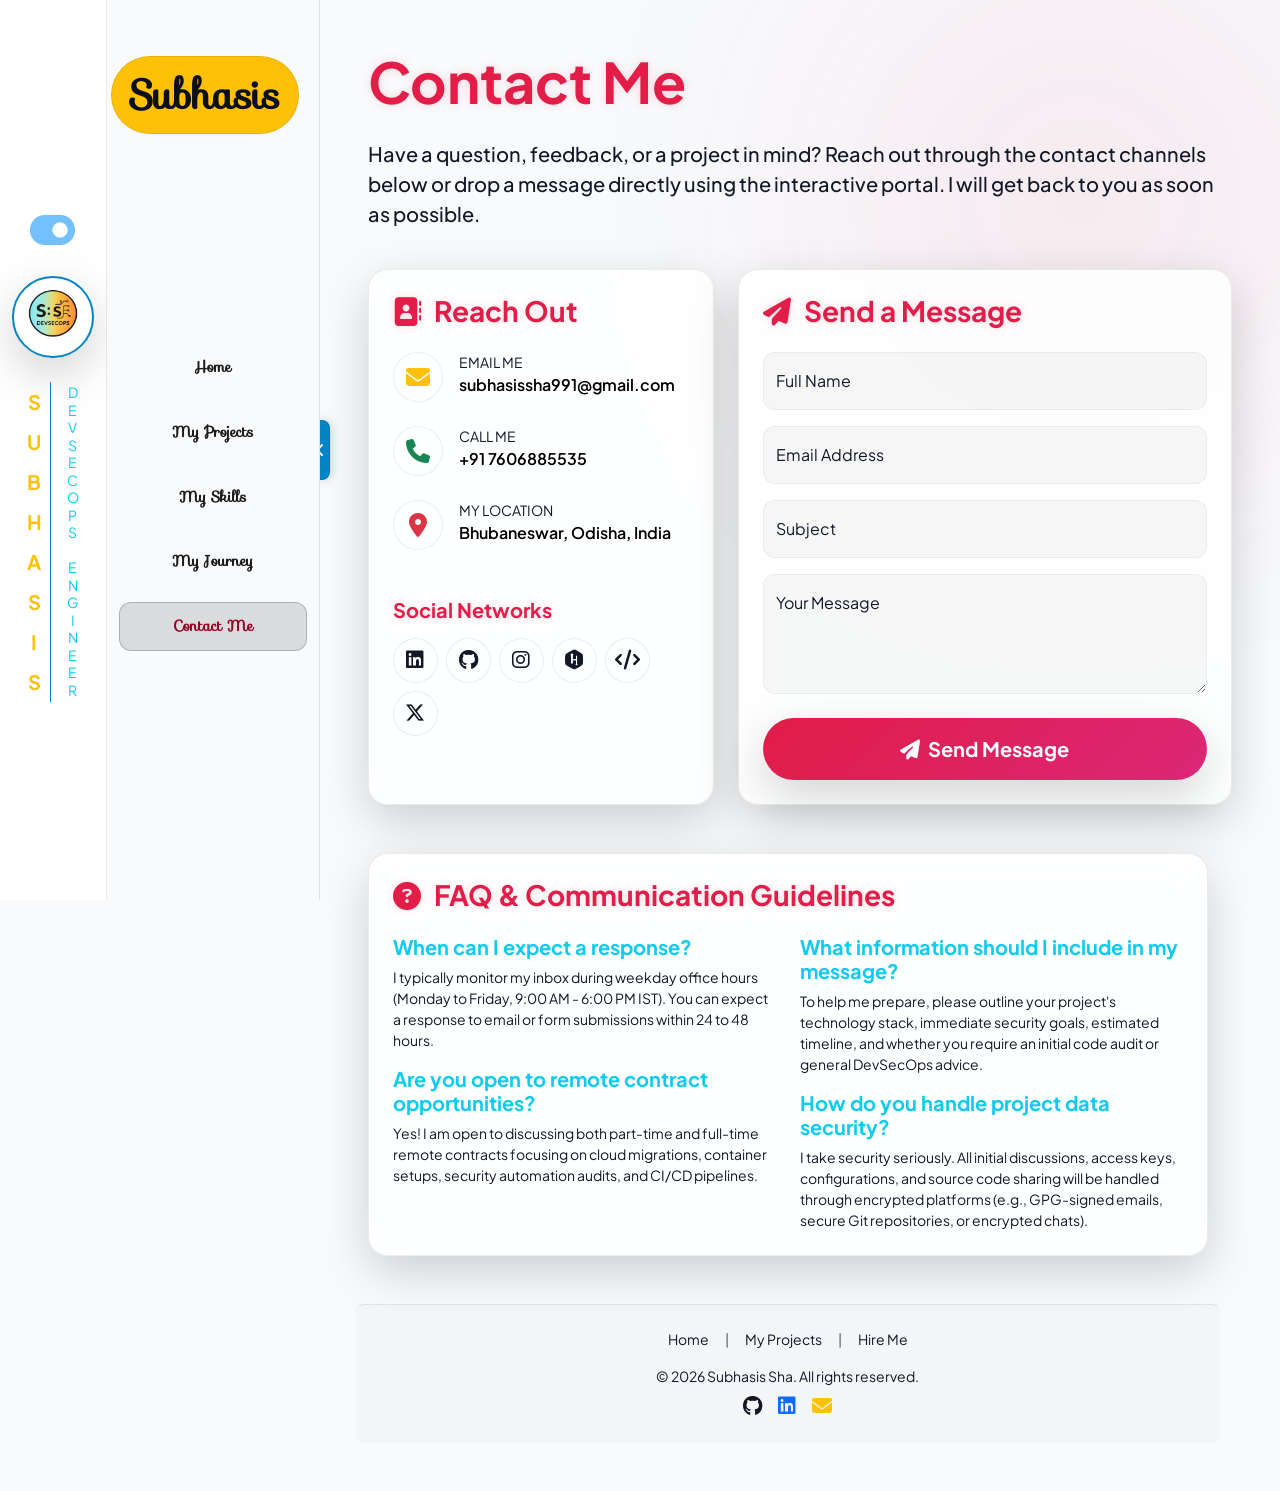
==== commit 9e655baf: "Project Added" ====
--- a/templates/contact.html
+++ b/templates/contact.html
@@ -333,8 +333,17 @@
                         </div>
                 </div>
 
-                <!-- Mobile Footer (Visible on Mobile/Tablet only) -->
-                <footer class="portfolio-mobile-footer d-block d-md-none text-center py-4 mt-5 rounded-3">
+                <!-- Footer -->
+                <footer class="portfolio-footer d-block text-center py-4 mt-5 rounded-3">
+                    <div class="container mb-3">
+                        <div class="d-flex justify-content-center flex-wrap gap-3 small">
+                            <a href="home.html" class="text-secondary text-decoration-none hover-cyan">Home</a>
+                            <span class="text-muted">|</span>
+                            <a href="project.html" class="text-secondary text-decoration-none hover-cyan">My Projects</a>
+                            <span class="text-muted">|</span>
+                            <a href="hire.html" class="text-secondary text-decoration-none hover-cyan">Hire Me</a>
+                        </div>
+                    </div>
                     <p class="small text-secondary mb-2">© 2026 Subhasis Sha. All rights reserved.</p>
                     <div class="d-flex justify-content-center gap-3">
                         <a href="https://github.com/Subhasis-Sha" target="_blank" class="text-secondary"><i class="fa-brands fa-github fs-5"></i></a>
--- a/static/style.css
+++ b/static/style.css
@@ -46,8 +46,10 @@
 
 [data-bs-theme="light"] {
     --bg-midnight: #f8fafc;
-    --bg-sidebar-1: #ffffff; /* Clean white for brand sidebar */
-    --bg-sidebar-2: #f8fafc; /* Soft light slate for navigation sidebar */
+    --bg-sidebar-1: #ffffff;
+    /* Clean white for brand sidebar */
+    --bg-sidebar-2: #f8fafc;
+    /* Soft light slate for navigation sidebar */
     --card-bg: rgba(255, 255, 255, 0.85);
     --border-glass: rgba(0, 0, 0, 0.08);
     --border-hover: rgba(0, 0, 0, 0.15);
@@ -73,8 +75,10 @@
     --shadow-card: 0 20px 40px -15px rgba(0, 0, 0, 0.15);
 
     /* Navbar & header layout tokens (light mode overrides) */
-    --bg-header: rgba(255, 255, 255, 0.85); /* Frosted light header background */
-    --bg-navbar: rgba(255, 255, 255, 0.85); /* Frosted light navbar */
+    --bg-header: rgba(255, 255, 255, 0.85);
+    /* Frosted light header background */
+    --bg-navbar: rgba(255, 255, 255, 0.85);
+    /* Frosted light navbar */
     --border-navbar: rgba(0, 0, 0, 0.08);
 }
 
@@ -552,49 +556,6 @@
     transform: translateY(-2px) !important;
 }
 
-.btn-glow-emerald {
-    background: rgba(52, 211, 153, 0.04) !important;
-    border: 1px solid rgba(52, 211, 153, 0.35) !important;
-    color: var(--accent-emerald) !important;
-    transition: all 0.3s cubic-bezier(0.4, 0, 0.2, 1) !important;
-}
-
-.btn-glow-emerald:hover {
-    background: var(--accent-emerald) !important;
-    border-color: var(--accent-emerald) !important;
-    color: #fff !important;
-    box-shadow: 0 0 20px rgba(52, 211, 153, 0.4) !important;
-    transform: translateY(-2px) !important;
-}
-
-.btn-glow-amber {
-    background: rgba(251, 191, 36, 0.04) !important;
-    border: 1px solid rgba(251, 191, 36, 0.35) !important;
-    color: var(--accent-amber) !important;
-    transition: all 0.3s cubic-bezier(0.4, 0, 0.2, 1) !important;
-}
-
-.btn-glow-amber:hover {
-    background: var(--accent-amber) !important;
-    border-color: var(--accent-amber) !important;
-    color: #fff !important;
-    box-shadow: 0 0 20px rgba(251, 191, 36, 0.4) !important;
-    transform: translateY(-2px) !important;
-}
-
-.btn-glow-rose {
-    background: rgba(251, 113, 133, 0.04) !important;
-    border: 1px solid rgba(251, 113, 133, 0.35) !important;
-    color: var(--accent-rose) !important;
-    transition: all 0.3s cubic-bezier(0.4, 0, 0.2, 1) !important;
-}
-
-.btn-glow-rose:hover {
-    background: var(--accent-rose) !important;
-    border-color: var(--accent-rose) !important;
-    color: #fff !important;
-    box-shadow: 0 0 20px rgba(251, 113, 133, 0.4) !important;
-}
 
 .btn-outline-theme {
     background: transparent !important;
@@ -715,7 +676,8 @@
 
 .portfolio-sidebar-nav .navbar-brand {
     border-color: var(--border-glass) !important;
-    background: rgba(255, 255, 255, 0.03) !important;
+    background-color: var(--bs-warning, #ffc107) !important;
+    color: #0b0f19 !important;
 }
 
 .card-body .border-top.border-secondary {
@@ -985,13 +947,19 @@
     left: 0;
 }
 
-/* Mobile Footer styling */
-.portfolio-mobile-footer {
+/* Footer styling */
+.portfolio-footer {
     background-color: rgba(0, 0, 0, 0.15);
     border-top: 1px solid var(--border-glass);
 }
-[data-bs-theme="light"] .portfolio-mobile-footer {
+[data-bs-theme="light"] .portfolio-footer {
     background-color: rgba(0, 0, 0, 0.02);
+}
+.portfolio-footer a.hover-cyan {
+    transition: color 0.2s ease-in-out;
+}
+.portfolio-footer a.hover-cyan:hover {
+    color: var(--accent-cyan) !important;
 }
 
 /* Landing page height responsiveness */
